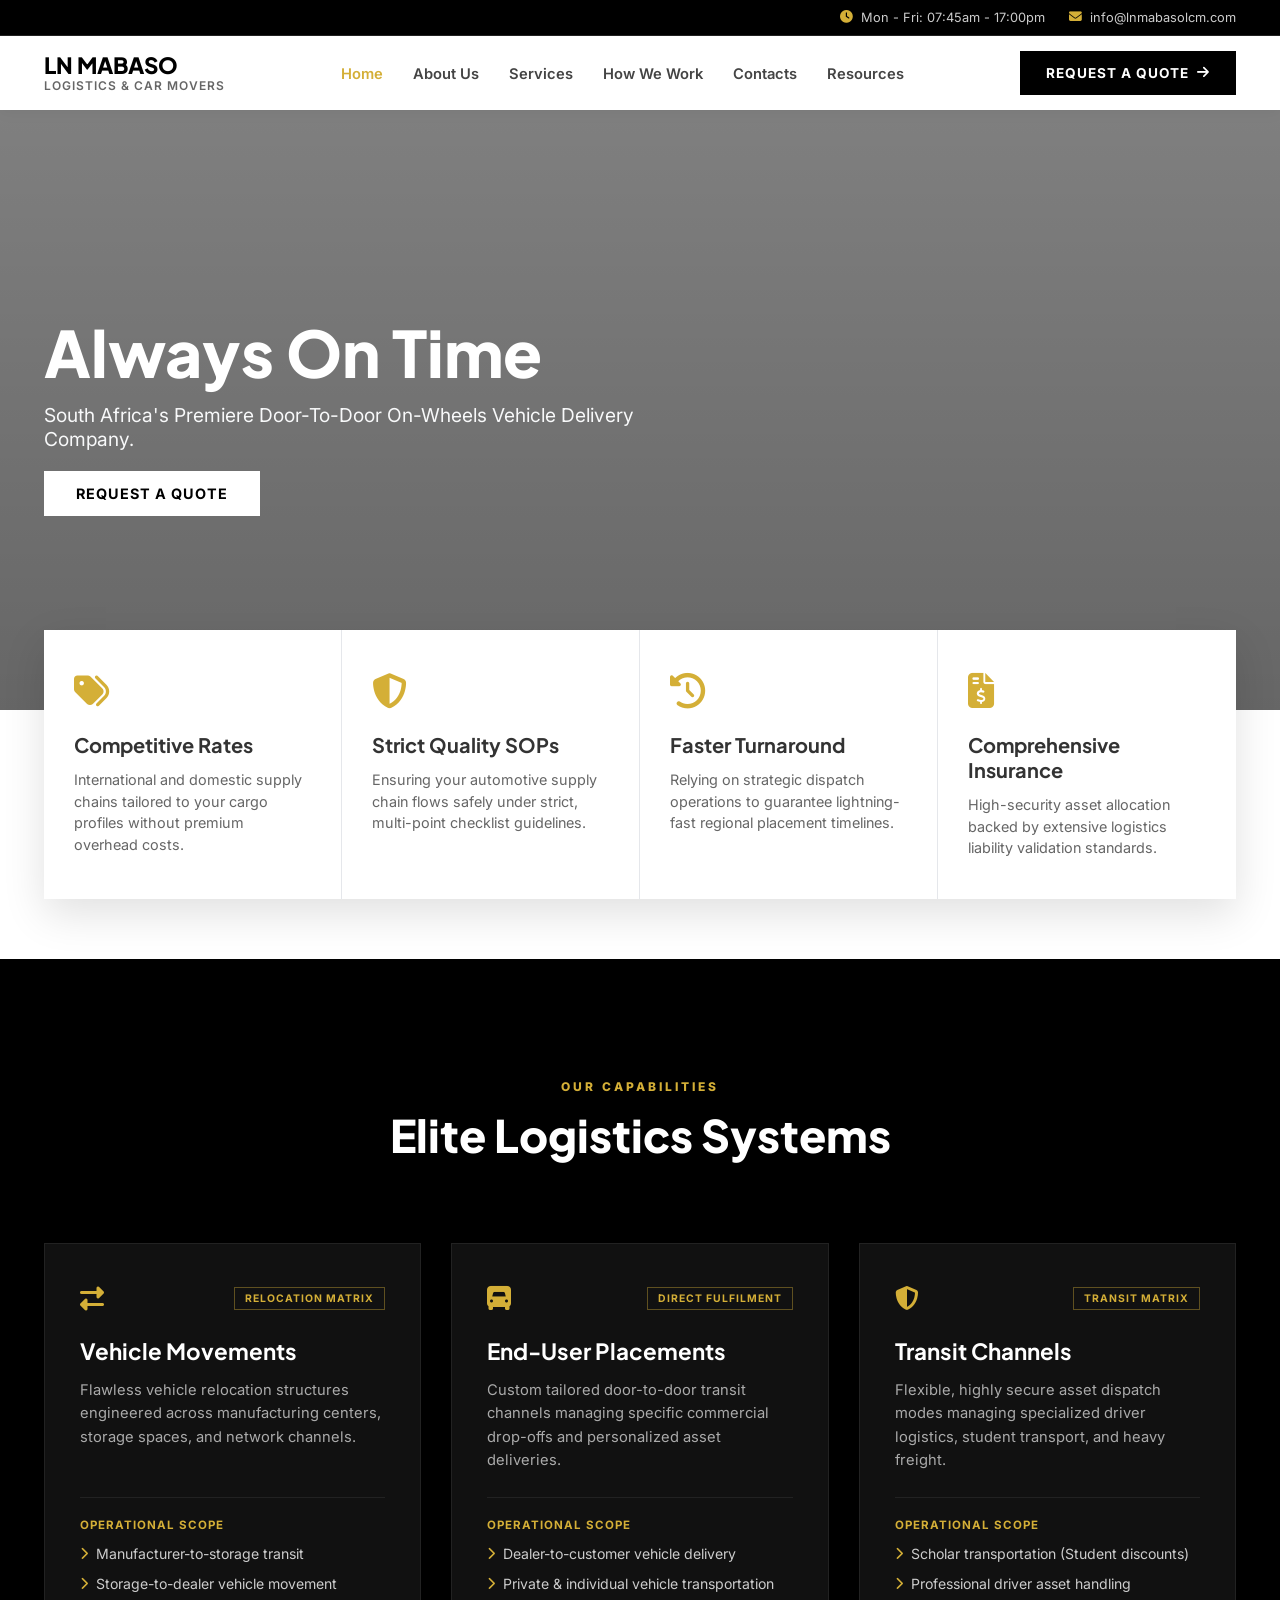
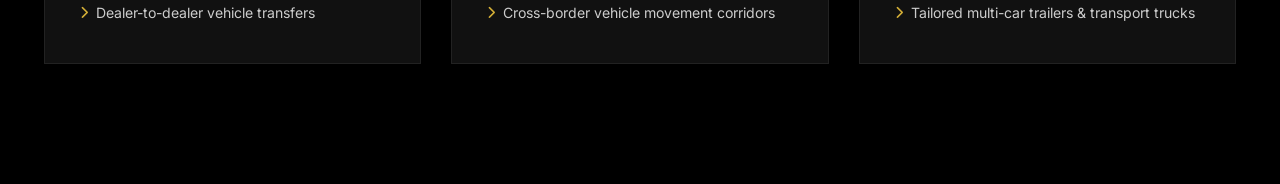
==== index.html @ 71780b06 "first draft" ====
<!DOCTYPE html>
<html lang="en">
<head>
    <meta charset="UTF-8">
    <meta name="viewport" content="width=device-width, initial-scale=1.0">
    <title>LN Mabaso Logistics & Car Movers</title>
    <link rel="preconnect" href="https://fonts.googleapis.com">
    <link rel="preconnect" href="https://fonts.gstatic.com" crossorigin>
    <link href="https://fonts.googleapis.com/css2?family=Inter:wght@400;500;600;700&family=Plus+Jakarta+Sans:wght@700;800&display=swap" rel="stylesheet">
    <link rel="stylesheet" href="https://cdnjs.cloudflare.com/ajax/libs/font-awesome/6.4.0/css/all.min.css">
    <link rel="stylesheet" href="style.css">
</head>
<body>

    <div class="top-bar">
        <div class="container">
            <div class="top-bar-flex">
                <div class="top-bar-item"><i class="fas fa-clock"></i> Mon - Fri: 07:45am - 17:00pm</div>
                <div class="top-bar-item"><i class="fas fa-envelope"></i> info@lnmabasolcm.com</div>
            </div>
        </div>
    </div>

    <header class="main-header">
        <div class="container">
            <div class="header-flex">
                <a href="index.html" class="logo-block" style="text-decoration: none;">
                    <div>
                        <div class="logo-title">LN MABASO</div>
                        <div class="logo-sub">Logistics & Car Movers</div>
                    </div>
                </a>
                
                <nav>
                    <ul class="nav-menu">
                        <li><a href="index.html" class="nav-link active">Home</a></li>
                        <li><a href="about.html" class="nav-link">About Us</a></li>
                        <li><a href="services.html" class="nav-link">Services</a></li>
                        <li><a href="process.html" class="nav-link">How We Work</a></li>
                        <li><a href="contacts.html" class="nav-link">Contacts</a></li>
                        <li><a href="resources.html" class="nav-link">Resources</a></li>
                    </ul>
                </nav>

                <a href="quote.html" class="btn-header-quote">Request A Quote <i class="fas fa-arrow-right"></i></a>
            </div>
        </div>
    </header>

    <section class="hero-slider-viewport">
        <div class="container">
            <div class="hero-text-panel">
                <h1 class="hero-title">Always On Time</h1>
                <p class="hero-desc">South Africa's Premiere Door-To-Door On-Wheels Vehicle Delivery Company.</p>
                <a href="quote.html" class="btn-hero">Request A Quote</a>
            </div>
        </div>
    </section>

    <section class="overlapping-cards-section">
        <div class="container">
            <div class="overlap-grid">
                
                <div class="overlap-card">
                    <div class="overlap-icon"><i class="fas fa-tags"></i></div>
                    <h3>Competitive Rates</h3>
                    <p>International and domestic supply chains tailored to your cargo profiles without premium overhead costs.</p>
                </div>

                <div class="overlap-card">
                    <div class="overlap-icon"><i class="fas fa-shield-alt"></i></div>
                    <h3>Strict Quality SOPs</h3>
                    <p>Ensuring your automotive supply chain flows safely under strict, multi-point checklist guidelines.</p>
                </div>

                <div class="overlap-card">
                    <div class="overlap-icon"><i class="fas fa-history"></i></div>
                    <h3>Faster Turnaround</h3>
                    <p>Relying on strategic dispatch operations to guarantee lightning-fast regional placement timelines.</p>
                </div>

                <div class="overlap-card">
                    <div class="overlap-icon"><i class="fas fa-file-invoice-dollar"></i></div>
                    <h3>Comprehensive Insurance</h3>
                    <p>High-security asset allocation backed by extensive logistics liability validation standards.</p>
                </div>

            </div>
        </div>
    </section>

    <section class="dark-content-section">
        <div class="container">
            
            <div class="section-head-centered">
                <span class="tagline-accent">OUR CAPABILITIES</span>
                <h2 class="main-section-title">Elite Logistics Systems</h2>
            </div>

            <div class="capabilities-grid">
                
                <div class="capability-card">
                    <div class="cap-header">
                        <div class="cap-icon"><i class="fas fa-exchange-alt"></i></div>
                        <span class="cap-badge">Relocation Matrix</span>
                    </div>
                    <div>
                        <h3 class="cap-title">Vehicle Movements</h3>
                        <p class="cap-desc">Flawless vehicle relocation structures engineered across manufacturing centers, storage spaces, and network channels.</p>
                    </div>
                    
                    <div class="framework-box">
                        <span class="framework-label">Operational Scope</span>
                        <ul class="framework-list">
                            <li><i class="fas fa-chevron-right"></i> Manufacturer-to-storage transit</li>
                            <li><i class="fas fa-chevron-right"></i> Storage-to-dealer vehicle movement</li>
                            <li><i class="fas fa-chevron-right"></i> Dealer-to-dealer vehicle transfers</li>
                        </ul>
                    </div>
                </div>

                <div class="capability-card">
                    <div class="cap-header">
                        <div class="cap-icon"><i class="fas fa-truck-front"></i></div>
                        <span class="cap-badge">Direct Fulfilment</span>
                    </div>
                    <div>
                        <h3 class="cap-title">End-User Placements</h3>
                        <p class="cap-desc">Custom tailored door-to-door transit channels managing specific commercial drop-offs and personalized asset deliveries.</p>
                    </div>
                    
                    <div class="framework-box">
                        <span class="framework-label">Operational Scope</span>
                        <ul class="framework-list">
                            <li><i class="fas fa-chevron-right"></i> Dealer-to-customer vehicle delivery</li>
                            <li><i class="fas fa-chevron-right"></i> Private & individual vehicle transportation</li>
                            <li><i class="fas fa-chevron-right"></i> Cross-border vehicle movement corridors</li>
                        </ul>
                    </div>
                </div>

                <div class="capability-card">
                    <div class="cap-header">
                        <div class="cap-icon"><i class="fas fa-shield-halved"></i></div>
                        <span class="cap-badge">Transit Matrix</span>
                    </div>
                    <div>
                        <h3 class="cap-title">Transit Channels</h3>
                        <p class="cap-desc">Flexible, highly secure asset dispatch modes managing specialized driver logistics, student transport, and heavy freight.</p>
                    </div>
                    
                    <div class="framework-box">
                        <span class="framework-label">Operational Scope</span>
                        <ul class="framework-list">
                            <li><i class="fas fa-chevron-right"></i> Scholar transportation (Student discounts)</li>
                            <li><i class="fas fa-chevron-right"></i> Professional driver asset handling</li>
                            <li><i class="fas fa-chevron-right"></i> Tailored multi-car trailers & transport trucks</li>
                        </ul>
                    </div>
                </div>

            </div>

        </div>
    </section>

</body>
</html>
---- style.css ----
/* ==========================================================================
   LN MABASO MASTER DESIGN SYSTEM (RED DOT GROUP STRUCTURAL LAYOUT)
   ========================================================================== */
:root {
    --cls-black: #000000;
    --cls-dark: #111111;
    --cls-white: #ffffff;
    --cls-light-gray: #f8f9fa;
    --cls-gold: #d4af37;
    --cls-gold-hover: #b89321;
    --cls-border: #e5e7eb;
    
    --font-heading: 'Plus Jakarta Sans', 'Inter', sans-serif;
    --font-body: 'Inter', sans-serif;
    --transition-fast: all 0.3s cubic-bezier(0.25, 0.8, 0.25, 1);
}

* {
    box-sizing: border-box;
    margin: 0;
    padding: 0;
}

body {
    font-family: var(--font-body);
    background-color: var(--cls-white);
    color: #333333;
    -webkit-font-smoothing: antialiased;
}

.container {
    width: 100%;
    max-width: 1240px;
    margin: 0 auto;
    padding: 0 24px;
}

/* ==========================================================================
   01. NAVIGATION NAVIGATION & TOP BANNER (CLEAN WHITE/BLACK)
   ========================================================================== */
.top-bar {
    background-color: var(--cls-black);
    color: var(--cls-white);
    font-size: 0.8rem;
    padding: 10px 0;
    border-bottom: 1px solid #222222;
}

.top-bar-flex {
    display: flex;
    justify-content: flex-end;
    gap: 24px;
}

.top-bar-item {
    display: flex;
    align-items: center;
    gap: 8px;
    color: #cccccc;
}

.top-bar-item i {
    color: var(--cls-gold);
}

.main-header {
    background-color: var(--cls-white);
    padding: 15px 0;
    position: sticky;
    top: 0;
    z-index: 1000;
    box-shadow: 0 2px 15px rgba(0,0,0,0.05);
}

.header-flex {
    display: flex;
    justify-content: space-between;
    align-items: center;
}

.logo-block {
    display: flex;
    align-items: center;
    gap: 12px;
}

.logo-title {
    font-family: var(--font-heading);
    font-size: 1.4rem;
    font-weight: 800;
    color: var(--cls-black);
    line-height: 1.1;
}

.logo-sub {
    font-size: 0.75rem;
    font-weight: 600;
    letter-spacing: 1px;
    color: #666666;
    text-transform: uppercase;
}

.nav-menu {
    display: flex;
    align-items: center;
    gap: 30px;
    list-style: none;
}

.nav-link {
    text-decoration: none;
    color: #444444;
    font-size: 0.92rem;
    font-weight: 600;
    transition: var(--transition-fast);
}

.nav-link:hover, .nav-link.active {
    color: var(--cls-gold);
}

.btn-header-quote {
    background-color: var(--cls-black);
    color: var(--cls-white);
    border: 2px solid var(--cls-black);
    padding: 12px 24px;
    font-size: 0.85rem;
    font-weight: 700;
    text-transform: uppercase;
    letter-spacing: 1px;
    text-decoration: none;
    display: inline-flex;
    align-items: center;
    gap: 8px;
    transition: var(--transition-fast);
}

.btn-header-quote:hover {
    background-color: var(--cls-gold);
    border-color: var(--cls-gold);
}

/* ==========================================================================
   02. SLIDER HERO & OVERLAPPING FEATURE CARDS
   ========================================================================== */
.hero-slider-viewport {
    position: relative;
    height: 600px;
    background: linear-gradient(rgba(0, 0, 0, 0.5), rgba(0, 0, 0, 0.6)), url('https://images.unsplash.com/photo-1601584115197-04ecc0da31d7?q=80&w=1600') center/cover no-repeat;
    display: flex;
    align-items: center;
}

.hero-text-panel {
    max-width: 650px;
    color: var(--cls-white);
}

.hero-title {
    font-family: var(--font-heading);
    font-size: 4rem;
    font-weight: 800;
    line-height: 1.1;
    margin-bottom: 16px;
}

.hero-desc {
    font-size: 1.2rem;
    color: var(--cls-light-gray);
    margin-bottom: 32px;
}

.btn-hero {
    background-color: var(--cls-white);
    color: var(--cls-black);
    padding: 14px 32px;
    font-size: 0.9rem;
    font-weight: 700;
    text-transform: uppercase;
    letter-spacing: 1px;
    text-decoration: none;
    transition: var(--transition-fast);
}

.btn-hero:hover {
    background-color: var(--cls-gold);
    color: var(--cls-white);
}

/* Overlapping Card Element Layout (Red Dot Blueprint) */
.overlapping-cards-section {
    position: relative;
    z-index: 10;
    margin-top: -80px; 
    padding-bottom: 60px;
}

.overlap-grid {
    display: grid;
    grid-template-columns: repeat(auto-fit, minmax(260px, 1fr));
    box-shadow: 0 15px 40px rgba(0, 0, 0, 0.12);
}

.overlap-card {
    background-color: var(--cls-white);
    border-right: 1px solid var(--cls-border);
    padding: 40px 30px;
    text-align: left;
    transition: var(--transition-fast);
}

.overlap-card:last-child {
    border-right: none;
}

.overlap-card:hover {
    background-color: var(--cls-black);
    color: var(--cls-white);
    transform: translateY(-5px);
}

.overlap-icon {
    font-size: 2.2rem;
    color: var(--cls-gold);
    margin-bottom: 20px;
}

.overlap-card h3 {
    font-family: var(--font-heading);
    font-size: 1.25rem;
    font-weight: 700;
    margin-bottom: 12px;
}

.overlap-card p {
    font-size: 0.9rem;
    color: #666666;
    line-height: 1.5;
}

.overlap-card:hover p {
    color: #cccccc;
}

/* ==========================================================================
   03. HIGH-CONTRAST SOLID BLACK SERVICES ARCHITECTURE
   ========================================================================== */
.dark-content-section {
    background-color: var(--cls-black);
    color: var(--cls-white);
    padding: 120px 0;
}

.section-head-centered {
    text-align: center;
    max-width: 700px;
    margin: 0 auto 80px auto;
}

.tagline-accent {
    font-size: 0.75rem;
    font-weight: 800;
    color: var(--cls-gold);
    text-transform: uppercase;
    letter-spacing: 3px;
    display: block;
    margin-bottom: 12px;
}

.main-section-title {
    font-family: var(--font-heading);
    font-size: 2.8rem;
    font-weight: 800;
    margin-bottom: 20px;
}

.capabilities-grid {
    display: grid;
    grid-template-columns: repeat(auto-fit, minmax(320px, 1fr));
    gap: 30px;
}

.capability-card {
    background-color: var(--cls-dark);
    border: 1px solid #222222;
    padding: 40px 35px;
    transition: var(--transition-fast);
    display: flex;
    flex-direction: column;
    justify-content: space-between;
}

.capability-card:hover {
    border-color: var(--cls-gold);
    transform: translateY(-4px);
}

.cap-header {
    display: flex;
    justify-content: space-between;
    align-items: center;
    margin-bottom: 24px;
}

.cap-icon {
    font-size: 1.5rem;
    color: var(--cls-gold);
}

.cap-badge {
    font-size: 0.65rem;
    font-weight: 700;
    text-transform: uppercase;
    letter-spacing: 1px;
    border: 1px solid rgba(212, 175, 55, 0.4);
    padding: 4px 10px;
    color: var(--cls-gold);
}

.cap-title {
    font-family: var(--font-heading);
    font-size: 1.4rem;
    font-weight: 700;
    margin-bottom: 14px;
}

.cap-desc {
    font-size: 0.92rem;
    color: #aaaaaa;
    line-height: 1.6;
    margin-bottom: 24px;
}

.framework-box {
    border-top: 1px solid #222222;
    padding-top: 20px;
    margin-top: auto;
}

.framework-label {
    font-size: 0.72rem;
    font-weight: 700;
    text-transform: uppercase;
    color: var(--cls-gold);
    letter-spacing: 1px;
    margin-bottom: 12px;
    display: block;
}

.framework-list {
    list-style: none;
    display: flex;
    flex-direction: column;
    gap: 10px;
}

.framework-list li {
    font-size: 0.88rem;
    color: #cccccc;
    display: flex;
    align-items: flex-start;
    gap: 8px;
    line-height: 1.4;
}

.framework-list li i {
    color: var(--cls-gold);
    font-size: 0.8rem;
    margin-top: 4px;
}

/* ==========================================================================
   04. LIGHT OPTIMIZATION OVERRIDES FOR KNOWLEDGE HUB & ARTICLES
   ========================================================================== */
body, 
main[style*="background-color: var(--bg-light);"] {
    background-color: var(--cls-white) !important;
    color: #333333 !important;
}

/* Keeps headers clean on light background contexts */
main[style*="background-color: var(--bg-light);"] .main-section-title {
    color: var(--cls-black) !important;
}

/* Refined Light Mode Theme Rules for Resource & Article Cards */
.article-card {
    background: var(--cls-white) !important;
    border: 1px solid var(--cls-border) !important;
}

.article-card h3 {
    color: var(--cls-black) !important;
}

.article-card p {
    color: #555555 !important;
}

.card-asset-footer {
    background: var(--cls-light-gray) !important;
    border: 1px solid var(--cls-border) !important;
}

.card-asset-footer span {
    color: #666666 !important;
}

/* Crisp layout alignment for FAQ components on light backgrounds */
.faq-sidebar {
    background: var(--cls-light-gray) !important;
    border: 1px solid var(--cls-border) !important;
}

.faq-sidebar h2, 
.faq-sidebar .faq-question {
    color: var(--cls-black) !important;
}

.faq-sidebar p {
    color: #666666 !important;
}

/* Responsive Overrides */
@media(max-width: 992px) {
    .hero-title { font-size: 2.8rem; }
    .overlap-grid { grid-template-columns: 1fr 1fr; }
    .main-header { padding: 20px 0; }
    .nav-menu, .top-bar { display: none; }
}

@media(max-width: 576px) {
    .overlap-grid { grid-template-columns: 1fr; }
}
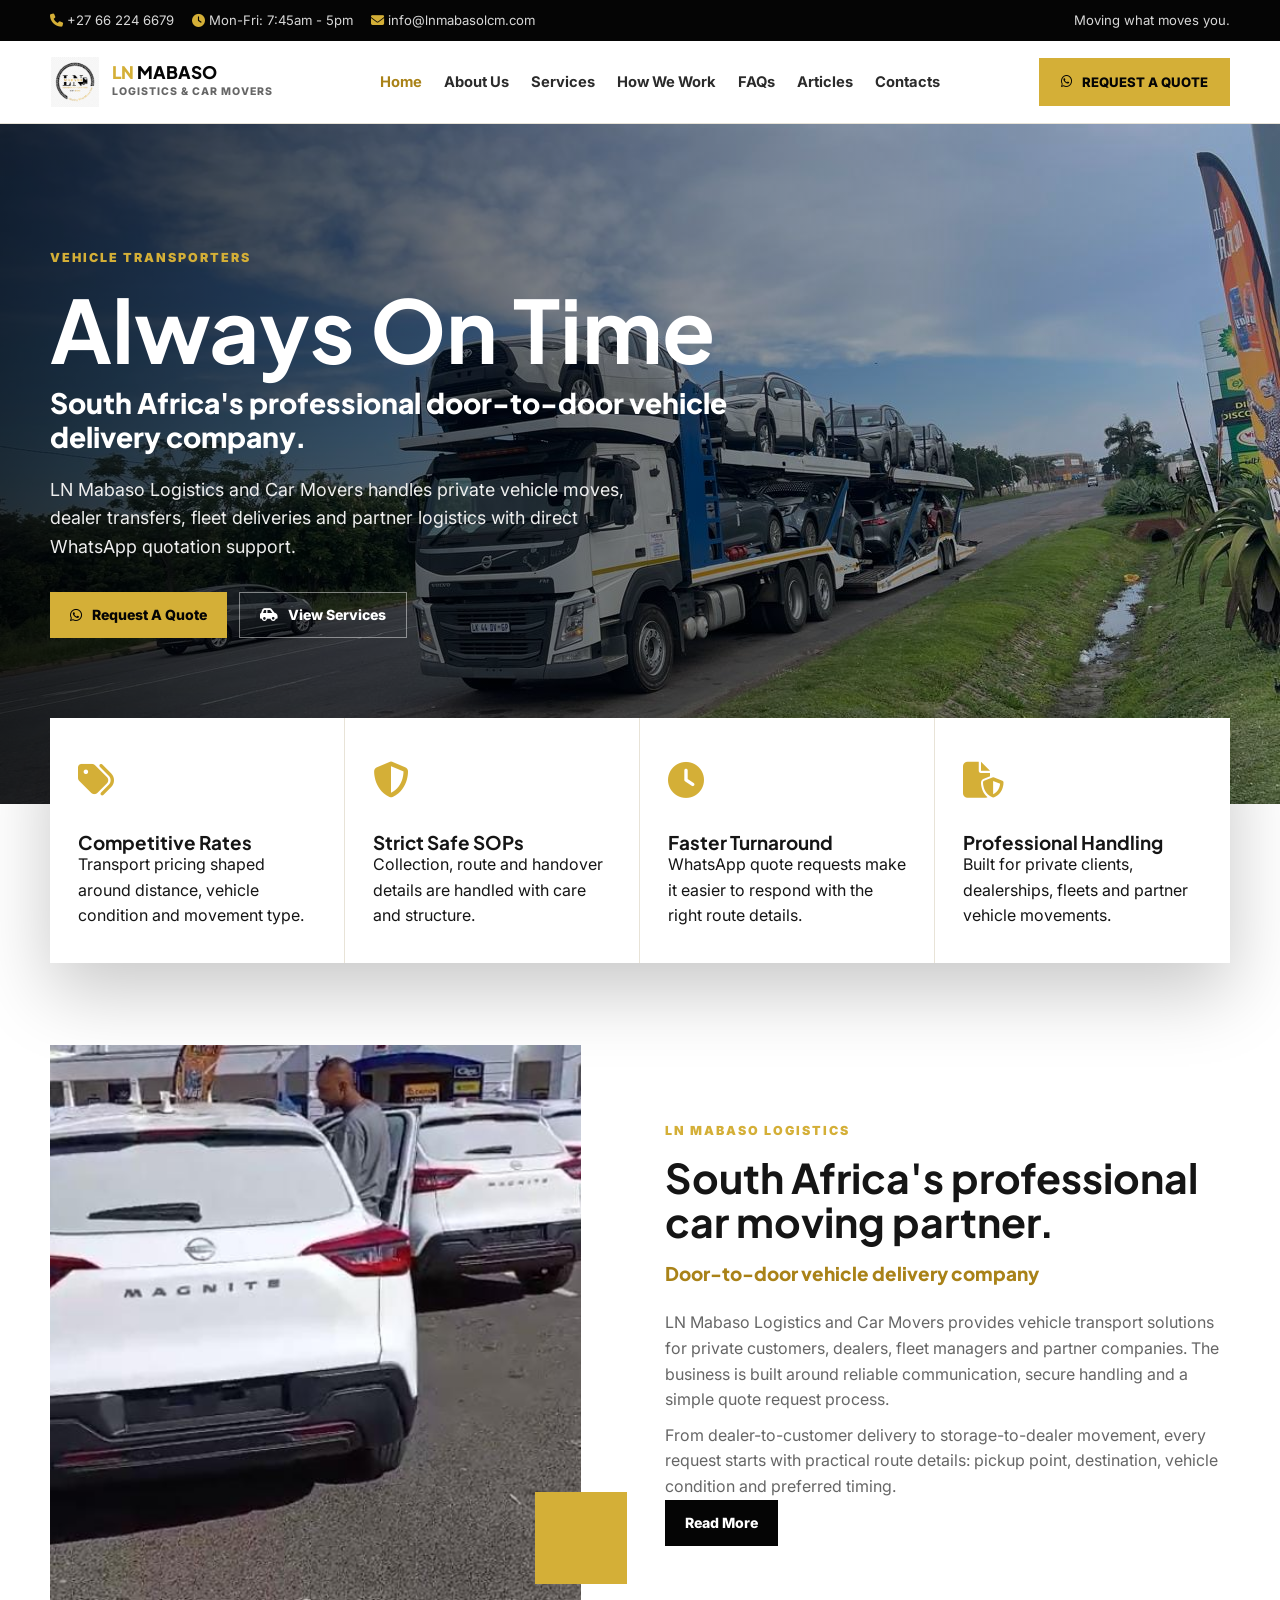
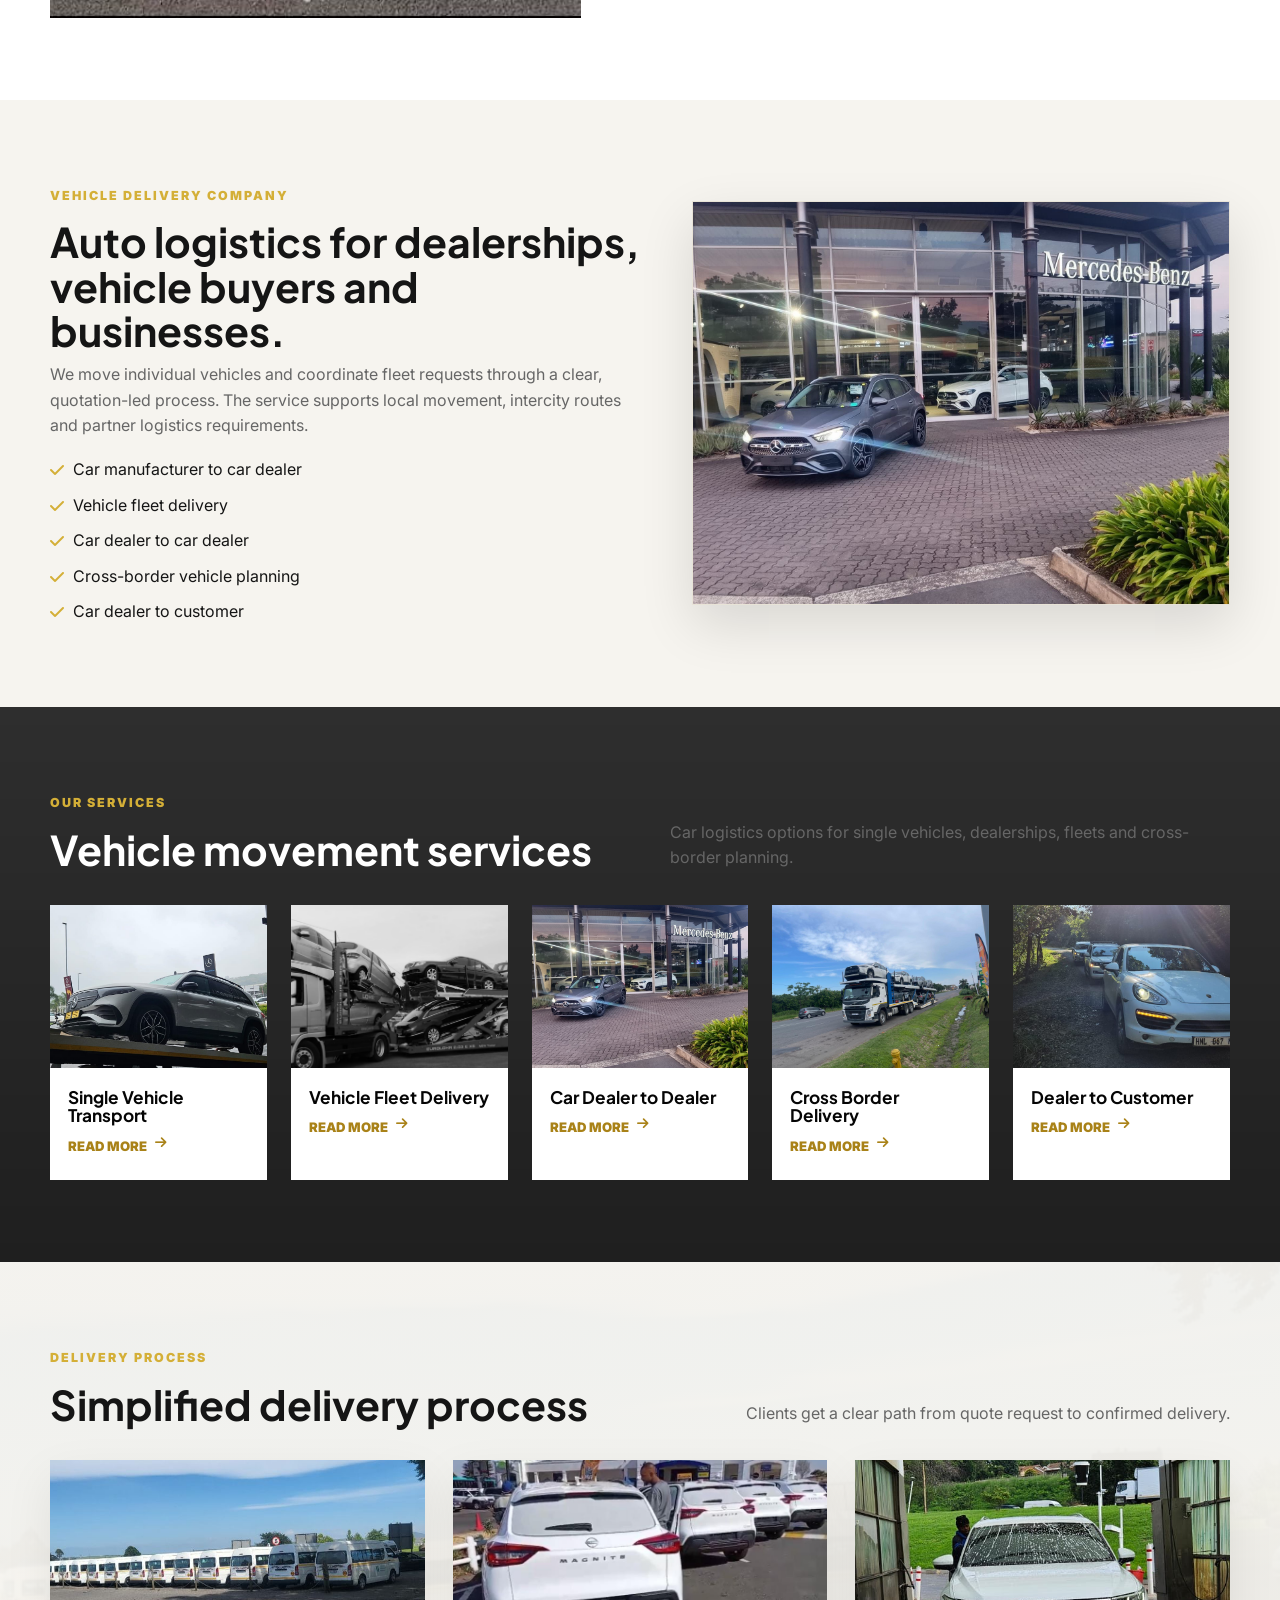
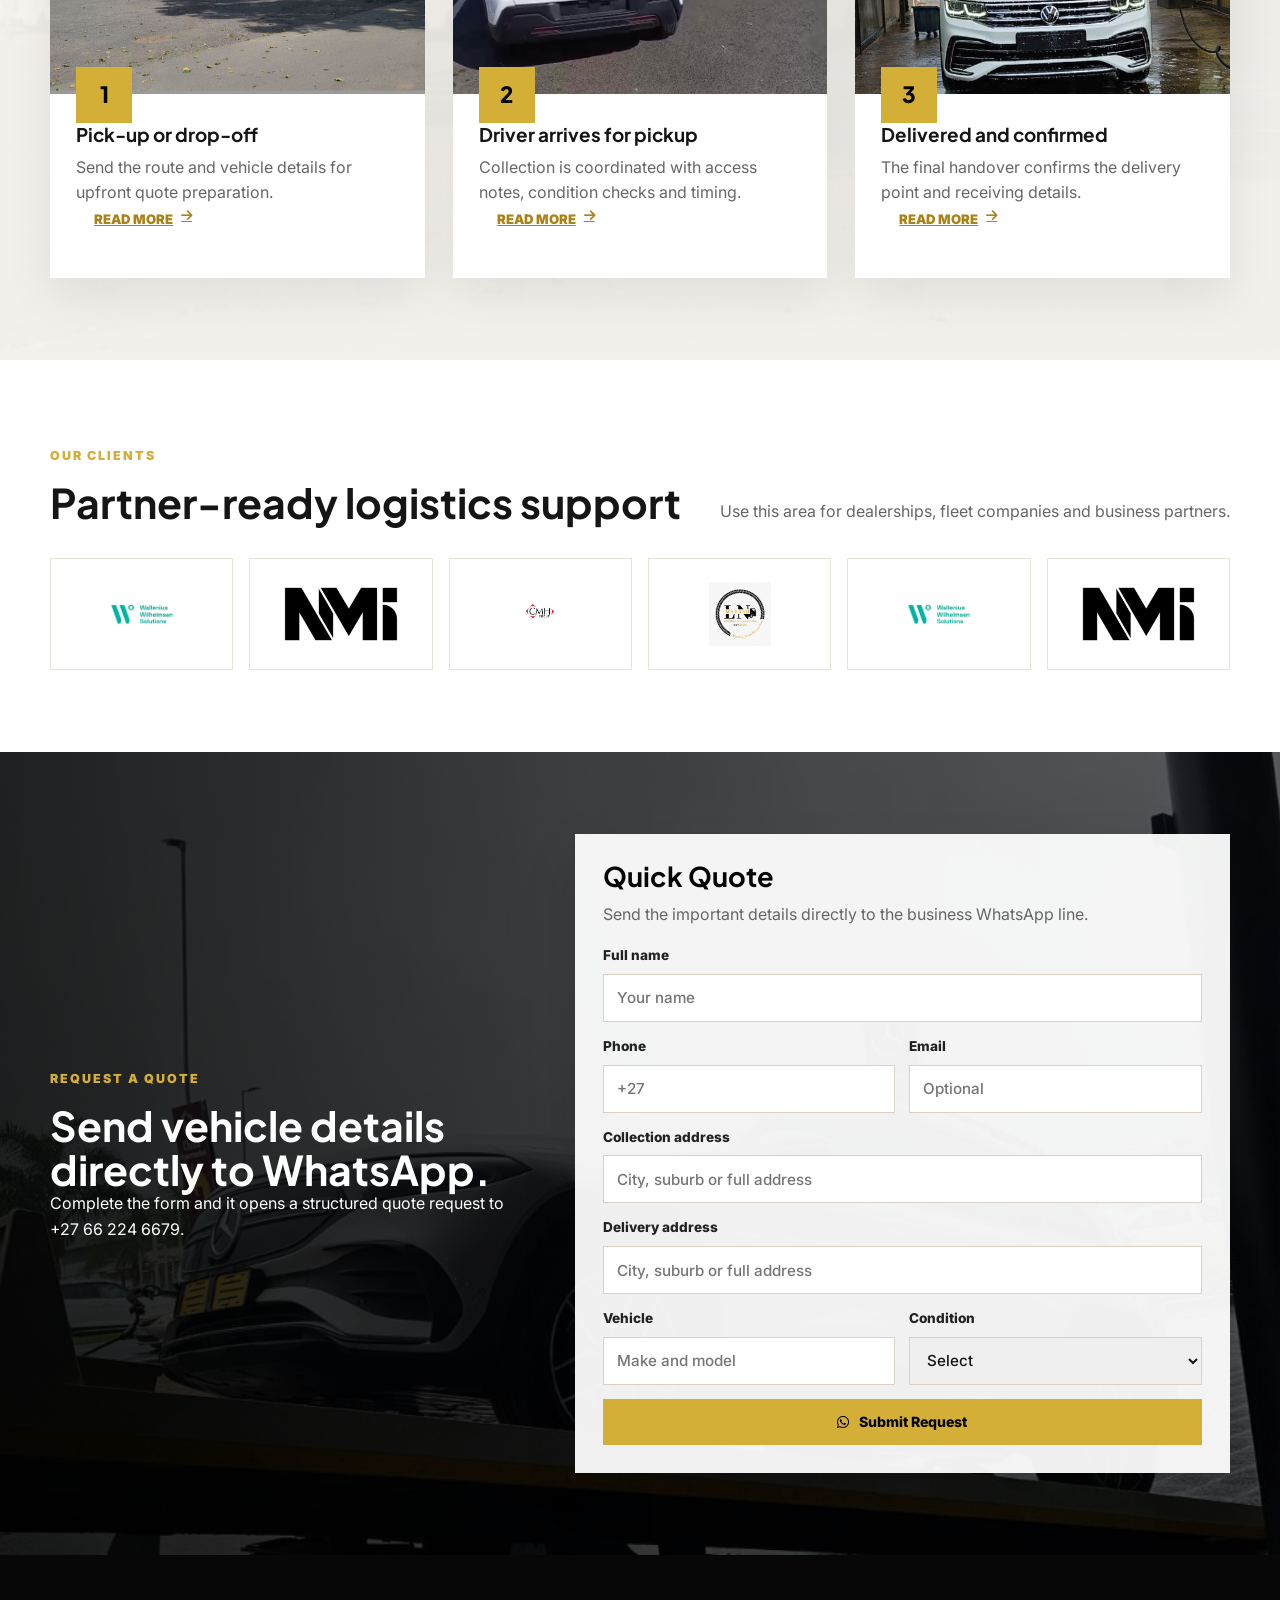
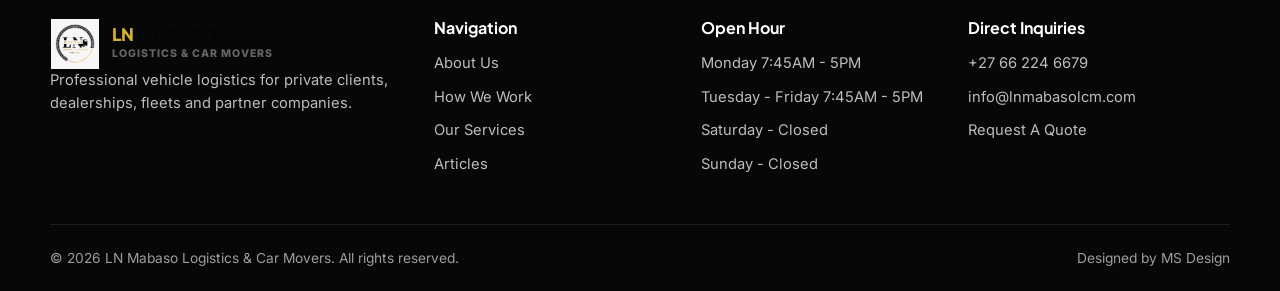
==== commit 755acf40: "Second draft" ====
--- a/index.html
+++ b/index.html
@@ -3,166 +3,302 @@
 <head>
     <meta charset="UTF-8">
     <meta name="viewport" content="width=device-width, initial-scale=1.0">
-    <title>LN Mabaso Logistics & Car Movers</title>
+    <title>LN Mabaso Logistics & Car Movers | Vehicle Transport South Africa</title>
+    <meta name="description" content="LN Mabaso Logistics and Car Movers provides professional vehicle transport, dealership transfer and door-to-door car moving services in South Africa.">
     <link rel="preconnect" href="https://fonts.googleapis.com">
     <link rel="preconnect" href="https://fonts.gstatic.com" crossorigin>
-    <link href="https://fonts.googleapis.com/css2?family=Inter:wght@400;500;600;700&family=Plus+Jakarta+Sans:wght@700;800&display=swap" rel="stylesheet">
-    <link rel="stylesheet" href="https://cdnjs.cloudflare.com/ajax/libs/font-awesome/6.4.0/css/all.min.css">
+    <link href="https://fonts.googleapis.com/css2?family=Inter:wght@400;500;600;700;800;900&family=Plus+Jakarta+Sans:wght@700;800&display=swap" rel="stylesheet">
+    <link rel="stylesheet" href="https://cdnjs.cloudflare.com/ajax/libs/font-awesome/6.5.1/css/all.min.css">
     <link rel="stylesheet" href="style.css">
 </head>
 <body>
-
     <div class="top-bar">
         <div class="container">
-            <div class="top-bar-flex">
-                <div class="top-bar-item"><i class="fas fa-clock"></i> Mon - Fri: 07:45am - 17:00pm</div>
-                <div class="top-bar-item"><i class="fas fa-envelope"></i> info@lnmabasolcm.com</div>
-            </div>
+            <ul class="top-list">
+                <li><i class="fa-solid fa-phone gold"></i> +27 66 224 6679</li>
+                <li><i class="fa-solid fa-clock gold"></i> Mon-Fri: 7:45am - 5pm</li>
+                <li><i class="fa-solid fa-envelope gold"></i> info@lnmabasolcm.com</li>
+            </ul>
+            <span>Moving what moves you.</span>
         </div>
     </div>
 
-    <header class="main-header">
-        <div class="container">
-            <div class="header-flex">
-                <a href="index.html" class="logo-block" style="text-decoration: none;">
-                    <div>
-                        <div class="logo-title">LN MABASO</div>
-                        <div class="logo-sub">Logistics & Car Movers</div>
-                    </div>
-                </a>
-                
-                <nav>
-                    <ul class="nav-menu">
-                        <li><a href="index.html" class="nav-link active">Home</a></li>
-                        <li><a href="about.html" class="nav-link">About Us</a></li>
-                        <li><a href="services.html" class="nav-link">Services</a></li>
-                        <li><a href="process.html" class="nav-link">How We Work</a></li>
-                        <li><a href="contacts.html" class="nav-link">Contacts</a></li>
-                        <li><a href="resources.html" class="nav-link">Resources</a></li>
-                    </ul>
-                </nav>
-
-                <a href="quote.html" class="btn-header-quote">Request A Quote <i class="fas fa-arrow-right"></i></a>
-            </div>
+    <header class="site-header">
+        <div class="container header-inner">
+            <a class="brand" href="index.html">
+                <img src="images/log1.png" alt="LN Mabaso Logistics and Car Movers logo">
+                <span>
+                    <span class="brand-name"><span class="gold">LN</span> Mabaso</span>
+                    <span class="brand-sub">Logistics & Car Movers</span>
+                </span>
+            </a>
+            <nav aria-label="Main navigation">
+                <ul class="nav-menu" data-nav-menu>
+                    <li><a class="nav-link active" href="index.html">Home</a></li>
+                    <li><a class="nav-link" href="about.html">About Us</a></li>
+                    <li><a class="nav-link" href="services.html">Services</a></li>
+                    <li><a class="nav-link" href="process.html">How We Work</a></li>
+                    <li><a class="nav-link" href="resources.html">FAQs</a></li>
+                    <li><a class="nav-link" href="articles.html">Articles</a></li>
+                    <li><a class="nav-link" href="contacts.html">Contacts</a></li>
+                </ul>
+            </nav>
+            <a class="btn btn-header header-cta" href="quote.html"><i class="fa-brands fa-whatsapp"></i> Request A Quote</a>
+            <button class="mobile-toggle" type="button" aria-label="Open menu" aria-expanded="false" data-nav-toggle><i class="fa-solid fa-bars"></i></button>
         </div>
     </header>
 
-    <section class="hero-slider-viewport">
-        <div class="container">
-            <div class="hero-text-panel">
-                <h1 class="hero-title">Always On Time</h1>
-                <p class="hero-desc">South Africa's Premiere Door-To-Door On-Wheels Vehicle Delivery Company.</p>
-                <a href="quote.html" class="btn-hero">Request A Quote</a>
+    <main>
+        <section class="hero">
+            <div class="container">
+                <span class="eyebrow">Vehicle transporters</span>
+                <h1>Always On Time</h1>
+                <span class="hero-kicker">South Africa's professional door-to-door vehicle delivery company.</span>
+                <p>LN Mabaso Logistics and Car Movers handles private vehicle moves, dealer transfers, fleet deliveries and partner logistics with direct WhatsApp quotation support.</p>
+                <div class="hero-actions">
+                    <a class="btn btn-gold" href="quote.html"><i class="fa-brands fa-whatsapp"></i> Request A Quote</a>
+                    <a class="btn btn-outline" href="services.html"><i class="fa-solid fa-car-side"></i> View Services</a>
+                </div>
+            </div>
+        </section>
+
+        <section class="red-dot-overlap">
+            <div class="container benefit-strip">
+                <div class="benefit-tile">
+                    <span class="benefit-icon"><i class="fa-solid fa-tags"></i></span>
+                    <h3>Competitive Rates</h3>
+                    <p>Transport pricing shaped around distance, vehicle condition and movement type.</p>
+                </div>
+                <div class="benefit-tile">
+                    <span class="benefit-icon"><i class="fa-solid fa-shield-halved"></i></span>
+                    <h3>Strict Safe SOPs</h3>
+                    <p>Collection, route and handover details are handled with care and structure.</p>
+                </div>
+                <div class="benefit-tile">
+                    <span class="benefit-icon"><i class="fa-solid fa-clock"></i></span>
+                    <h3>Faster Turnaround</h3>
+                    <p>WhatsApp quote requests make it easier to respond with the right route details.</p>
+                </div>
+                <div class="benefit-tile">
+                    <span class="benefit-icon"><i class="fa-solid fa-file-shield"></i></span>
+                    <h3>Professional Handling</h3>
+                    <p>Built for private clients, dealerships, fleets and partner vehicle movements.</p>
+                </div>
+            </div>
+        </section>
+
+        <section class="section">
+            <div class="container about-red-dot">
+                <div class="about-image-panel" aria-label="Vehicle logistics fleet"></div>
+                <div class="about-copy-panel">
+                    <span class="eyebrow">LN Mabaso Logistics</span>
+                    <h2>South Africa's professional car moving partner.</h2>
+                    <span class="subhead-line">Door-to-door vehicle delivery company</span>
+                    <p class="muted">LN Mabaso Logistics and Car Movers provides vehicle transport solutions for private customers, dealers, fleet managers and partner companies. The business is built around reliable communication, secure handling and a simple quote request process.</p>
+                    <p class="muted">From dealer-to-customer delivery to storage-to-dealer movement, every request starts with practical route details: pickup point, destination, vehicle condition and preferred timing.</p>
+                    <a class="btn btn-dark" href="about.html">Read More</a>
+                </div>
+            </div>
+        </section>
+
+        <section class="section section-soft">
+            <div class="container split-grid">
+                <div>
+                    <span class="eyebrow">Vehicle delivery company</span>
+                    <h2>Auto logistics for dealerships, vehicle buyers and businesses.</h2>
+                    <p class="muted">We move individual vehicles and coordinate fleet requests through a clear, quotation-led process. The service supports local movement, intercity routes and partner logistics requirements.</p>
+                    <ul class="check-list">
+                        <li><i class="fa-solid fa-check"></i> Car manufacturer to car dealer</li>
+                        <li><i class="fa-solid fa-check"></i> Vehicle fleet delivery</li>
+                        <li><i class="fa-solid fa-check"></i> Car dealer to car dealer</li>
+                        <li><i class="fa-solid fa-check"></i> Cross-border vehicle planning</li>
+                        <li><i class="fa-solid fa-check"></i> Car dealer to customer</li>
+                    </ul>
+                </div>
+                <div class="visual-frame">
+                    <img src="images/storage to dealer.jpeg" alt="Vehicle storage to dealer logistics">
+                </div>
+            </div>
+        </section>
+
+        <section class="section service-showcase">
+            <div class="container">
+                <div class="section-head">
+                    <div>
+                        <span class="eyebrow">Our services</span>
+                        <h2>Vehicle movement services</h2>
+                    </div>
+                    <p>Car logistics options for single vehicles, dealerships, fleets and cross-border planning.</p>
+                </div>
+                <div class="rd-service-grid">
+                    <a class="rd-service-card" href="services.html">
+                        <img src="images/flatbed.jpeg" alt="Flatbed vehicle transport">
+                        <h3>Single Vehicle Transport</h3>
+                        <span class="read-more">Read More <i class="fa-solid fa-arrow-right"></i></span>
+                    </a>
+                    <a class="rd-service-card" href="services.html">
+                        <img src="images/carrier.png" alt="Car carrier fleet delivery">
+                        <h3>Vehicle Fleet Delivery</h3>
+                        <span class="read-more">Read More <i class="fa-solid fa-arrow-right"></i></span>
+                    </a>
+                    <a class="rd-service-card" href="services.html">
+                        <img src="images/storage to dealer.jpeg" alt="Dealer vehicle transfer">
+                        <h3>Car Dealer to Dealer</h3>
+                        <span class="read-more">Read More <i class="fa-solid fa-arrow-right"></i></span>
+                    </a>
+                    <a class="rd-service-card" href="services.html">
+                        <img src="images/truck.jpeg" alt="Cross border vehicle logistics">
+                        <h3>Cross Border Delivery</h3>
+                        <span class="read-more">Read More <i class="fa-solid fa-arrow-right"></i></span>
+                    </a>
+                    <a class="rd-service-card" href="services.html">
+                        <img src="images/drivin.jpeg" alt="Dealer to customer delivery">
+                        <h3>Dealer to Customer</h3>
+                        <span class="read-more">Read More <i class="fa-solid fa-arrow-right"></i></span>
+                    </a>
+                </div>
+            </div>
+        </section>
+
+        <section class="section process-showcase">
+            <div class="container">
+                <div class="section-head">
+                    <div>
+                        <span class="eyebrow">Delivery process</span>
+                        <h2>Simplified delivery process</h2>
+                    </div>
+                    <p>Clients get a clear path from quote request to confirmed delivery.</p>
+                </div>
+                <div class="rd-process-grid">
+                    <article class="rd-process-card">
+                        <img src="images/taxi.jpeg" alt="Vehicle pickup arrangement">
+                        <span class="rd-number">1</span>
+                        <div class="rd-process-body">
+                            <h3>Pick-up or drop-off</h3>
+                            <p class="muted">Send the route and vehicle details for upfront quote preparation.</p>
+                            <a class="read-more" href="process.html">Read More <i class="fa-solid fa-arrow-right"></i></a>
+                        </div>
+                    </article>
+                    <article class="rd-process-card">
+                        <img src="images/fleet.jpeg" alt="Driver arrives for vehicle pickup">
+                        <span class="rd-number">2</span>
+                        <div class="rd-process-body">
+                            <h3>Driver arrives for pickup</h3>
+                            <p class="muted">Collection is coordinated with access notes, condition checks and timing.</p>
+                            <a class="read-more" href="process.html">Read More <i class="fa-solid fa-arrow-right"></i></a>
+                        </div>
+                    </article>
+                    <article class="rd-process-card">
+                        <img src="images/carwas.jpeg" alt="Vehicle delivery confirmation">
+                        <span class="rd-number">3</span>
+                        <div class="rd-process-body">
+                            <h3>Delivered and confirmed</h3>
+                            <p class="muted">The final handover confirms the delivery point and receiving details.</p>
+                            <a class="read-more" href="process.html">Read More <i class="fa-solid fa-arrow-right"></i></a>
+                        </div>
+                    </article>
+                </div>
+            </div>
+        </section>
+
+        <section class="section">
+            <div class="container">
+                <div class="section-head">
+                    <div>
+                        <span class="eyebrow">Our clients</span>
+                        <h2>Partner-ready logistics support</h2>
+                    </div>
+                    <p>Use this area for dealerships, fleet companies and business partners.</p>
+                </div>
+                <div class="client-strip">
+                    <div class="client-box"><img src="images/partnership1.png" alt="Partner logo"></div>
+                    <div class="client-box"><img src="images/partnership2.png" alt="Partner logo"></div>
+                    <div class="client-box"><img src="images/partnership 3.png" alt="Partner logo"></div>
+                    <div class="client-box"><img src="images/log1.png" alt="LN Mabaso logo"></div>
+                    <div class="client-box"><img src="images/partnership1.png" alt="Partner logo"></div>
+                    <div class="client-box"><img src="images/partnership2.png" alt="Partner logo"></div>
+                </div>
+            </div>
+        </section>
+
+        <section class="section quote-band">
+            <div class="container quote-band-grid">
+                <div>
+                    <span class="eyebrow">Request a quote</span>
+                    <h2>Send vehicle details directly to WhatsApp.</h2>
+                    <p>Complete the form and it opens a structured quote request to +27 66 224 6679.</p>
+                </div>
+                <aside class="quote-panel">
+                    <h2>Quick Quote</h2>
+                    <p class="muted">Send the important details directly to the business WhatsApp line.</p>
+                    <form class="mini-form" data-quote-form>
+                        <label>Full name<input name="name" type="text" required placeholder="Your name"></label>
+                        <div class="form-row">
+                            <label>Phone<input name="phone" type="tel" required placeholder="+27"></label>
+                            <label>Email<input name="email" type="email" placeholder="Optional"></label>
+                        </div>
+                        <label>Collection address<input name="collection" type="text" required placeholder="City, suburb or full address"></label>
+                        <label>Delivery address<input name="delivery" type="text" required placeholder="City, suburb or full address"></label>
+                        <div class="form-row">
+                            <label>Vehicle<input name="vehicle" type="text" placeholder="Make and model"></label>
+                            <label>Condition
+                                <select name="condition">
+                                    <option value="">Select</option>
+                                    <option>Running</option>
+                                    <option>Non-running</option>
+                                    <option>New dealership unit</option>
+                                </select>
+                            </label>
+                        </div>
+                        <input name="service" type="hidden" value="Quick website quote">
+                        <button class="btn btn-gold" type="submit"><i class="fa-brands fa-whatsapp"></i> Submit Request</button>
+                    </form>
+                </aside>
+            </div>
+        </section>
+    </main>
+
+    <footer class="site-footer">
+        <div class="container footer-grid">
+            <div>
+                <a class="brand" href="index.html">
+                    <img src="images/log1.png" alt="LN Mabaso logo">
+                    <span><span class="brand-name"><span class="gold">LN</span> Mabaso</span><span class="brand-sub">Logistics & Car Movers</span></span>
+                </a>
+                <p>Professional vehicle logistics for private clients, dealerships, fleets and partner companies.</p>
+            </div>
+            <div>
+                <h3>Navigation</h3>
+                <ul>
+                    <li><a href="about.html">About Us</a></li>
+                    <li><a href="process.html">How We Work</a></li>
+                    <li><a href="services.html">Our Services</a></li>
+                    <li><a href="articles.html">Articles</a></li>
+                </ul>
+            </div>
+            <div>
+                <h3>Open Hour</h3>
+                <ul>
+                    <li>Monday 7:45AM - 5PM</li>
+                    <li>Tuesday - Friday 7:45AM - 5PM</li>
+                    <li>Saturday - Closed</li>
+                    <li>Sunday - Closed</li>
+                </ul>
+            </div>
+            <div>
+                <h3>Direct Inquiries</h3>
+                <ul>
+                    <li><a href="tel:+27662246679">+27 66 224 6679</a></li>
+                    <li><a href="mailto:info@lnmabasolcm.com">info@lnmabasolcm.com</a></li>
+                    <li><a href="quote.html">Request A Quote</a></li>
+                </ul>
             </div>
         </div>
-    </section>
-
-    <section class="overlapping-cards-section">
-        <div class="container">
-            <div class="overlap-grid">
-                
-                <div class="overlap-card">
-                    <div class="overlap-icon"><i class="fas fa-tags"></i></div>
-                    <h3>Competitive Rates</h3>
-                    <p>International and domestic supply chains tailored to your cargo profiles without premium overhead costs.</p>
-                </div>
-
-                <div class="overlap-card">
-                    <div class="overlap-icon"><i class="fas fa-shield-alt"></i></div>
-                    <h3>Strict Quality SOPs</h3>
-                    <p>Ensuring your automotive supply chain flows safely under strict, multi-point checklist guidelines.</p>
-                </div>
-
-                <div class="overlap-card">
-                    <div class="overlap-icon"><i class="fas fa-history"></i></div>
-                    <h3>Faster Turnaround</h3>
-                    <p>Relying on strategic dispatch operations to guarantee lightning-fast regional placement timelines.</p>
-                </div>
-
-                <div class="overlap-card">
-                    <div class="overlap-icon"><i class="fas fa-file-invoice-dollar"></i></div>
-                    <h3>Comprehensive Insurance</h3>
-                    <p>High-security asset allocation backed by extensive logistics liability validation standards.</p>
-                </div>
-
-            </div>
+        <div class="container footer-bottom">
+            <p>&copy; 2026 LN Mabaso Logistics & Car Movers. All rights reserved.</p>
+            <p>Designed by MS Design</p>
         </div>
-    </section>
-
-    <section class="dark-content-section">
-        <div class="container">
-            
-            <div class="section-head-centered">
-                <span class="tagline-accent">OUR CAPABILITIES</span>
-                <h2 class="main-section-title">Elite Logistics Systems</h2>
-            </div>
-
-            <div class="capabilities-grid">
-                
-                <div class="capability-card">
-                    <div class="cap-header">
-                        <div class="cap-icon"><i class="fas fa-exchange-alt"></i></div>
-                        <span class="cap-badge">Relocation Matrix</span>
-                    </div>
-                    <div>
-                        <h3 class="cap-title">Vehicle Movements</h3>
-                        <p class="cap-desc">Flawless vehicle relocation structures engineered across manufacturing centers, storage spaces, and network channels.</p>
-                    </div>
-                    
-                    <div class="framework-box">
-                        <span class="framework-label">Operational Scope</span>
-                        <ul class="framework-list">
-                            <li><i class="fas fa-chevron-right"></i> Manufacturer-to-storage transit</li>
-                            <li><i class="fas fa-chevron-right"></i> Storage-to-dealer vehicle movement</li>
-                            <li><i class="fas fa-chevron-right"></i> Dealer-to-dealer vehicle transfers</li>
-                        </ul>
-                    </div>
-                </div>
-
-                <div class="capability-card">
-                    <div class="cap-header">
-                        <div class="cap-icon"><i class="fas fa-truck-front"></i></div>
-                        <span class="cap-badge">Direct Fulfilment</span>
-                    </div>
-                    <div>
-                        <h3 class="cap-title">End-User Placements</h3>
-                        <p class="cap-desc">Custom tailored door-to-door transit channels managing specific commercial drop-offs and personalized asset deliveries.</p>
-                    </div>
-                    
-                    <div class="framework-box">
-                        <span class="framework-label">Operational Scope</span>
-                        <ul class="framework-list">
-                            <li><i class="fas fa-chevron-right"></i> Dealer-to-customer vehicle delivery</li>
-                            <li><i class="fas fa-chevron-right"></i> Private & individual vehicle transportation</li>
-                            <li><i class="fas fa-chevron-right"></i> Cross-border vehicle movement corridors</li>
-                        </ul>
-                    </div>
-                </div>
-
-                <div class="capability-card">
-                    <div class="cap-header">
-                        <div class="cap-icon"><i class="fas fa-shield-halved"></i></div>
-                        <span class="cap-badge">Transit Matrix</span>
-                    </div>
-                    <div>
-                        <h3 class="cap-title">Transit Channels</h3>
-                        <p class="cap-desc">Flexible, highly secure asset dispatch modes managing specialized driver logistics, student transport, and heavy freight.</p>
-                    </div>
-                    
-                    <div class="framework-box">
-                        <span class="framework-label">Operational Scope</span>
-                        <ul class="framework-list">
-                            <li><i class="fas fa-chevron-right"></i> Scholar transportation (Student discounts)</li>
-                            <li><i class="fas fa-chevron-right"></i> Professional driver asset handling</li>
-                            <li><i class="fas fa-chevron-right"></i> Tailored multi-car trailers & transport trucks</li>
-                        </ul>
-                    </div>
-                </div>
-
-            </div>
-
-        </div>
-    </section>
-
+    </footer>
+    <script src="script.js"></script>
 </body>
-</html>+</html>
--- a/style.css
+++ b/style.css
@@ -1,18 +1,17 @@
-/* ==========================================================================
-   LN MABASO MASTER DESIGN SYSTEM (RED DOT GROUP STRUCTURAL LAYOUT)
-   ========================================================================== */
 :root {
-    --cls-black: #000000;
-    --cls-dark: #111111;
-    --cls-white: #ffffff;
-    --cls-light-gray: #f8f9fa;
-    --cls-gold: #d4af37;
-    --cls-gold-hover: #b89321;
-    --cls-border: #e5e7eb;
-    
-    --font-heading: 'Plus Jakarta Sans', 'Inter', sans-serif;
-    --font-body: 'Inter', sans-serif;
-    --transition-fast: all 0.3s cubic-bezier(0.25, 0.8, 0.25, 1);
+    --black: #050505;
+    --ink: #151515;
+    --muted: #666666;
+    --soft: #f6f4ef;
+    --white: #ffffff;
+    --line: #e8e3d7;
+    --gold: #d4af37;
+    --gold-dark: #a98218;
+    --shadow: 0 20px 50px rgba(0, 0, 0, 0.12);
+    --deep-shadow: 0 28px 70px rgba(0, 0, 0, 0.22);
+    --radius: 8px;
+    --font-heading: "Plus Jakarta Sans", "Inter", sans-serif;
+    --font-body: "Inter", Arial, sans-serif;
 }
 
 * {
@@ -21,414 +20,1049 @@
     padding: 0;
 }
 
+html {
+    scroll-behavior: smooth;
+}
+
 body {
+    background: var(--white);
+    color: var(--ink);
     font-family: var(--font-body);
-    background-color: var(--cls-white);
-    color: #333333;
+    line-height: 1.6;
     -webkit-font-smoothing: antialiased;
 }
 
+img {
+    display: block;
+    max-width: 100%;
+}
+
+a {
+    color: inherit;
+}
+
 .container {
-    width: 100%;
-    max-width: 1240px;
+    width: min(1180px, calc(100% - 40px));
     margin: 0 auto;
-    padding: 0 24px;
-}
-
-/* ==========================================================================
-   01. NAVIGATION NAVIGATION & TOP BANNER (CLEAN WHITE/BLACK)
-   ========================================================================== */
+}
+
 .top-bar {
-    background-color: var(--cls-black);
-    color: var(--cls-white);
-    font-size: 0.8rem;
+    background: var(--black);
+    color: #d8d8d8;
+    font-size: 0.82rem;
+}
+
+.top-bar .container,
+.header-inner,
+.footer-bottom {
+    display: flex;
+    align-items: center;
+    justify-content: space-between;
+    gap: 18px;
+}
+
+.top-bar .container {
     padding: 10px 0;
-    border-bottom: 1px solid #222222;
-}
-
-.top-bar-flex {
+}
+
+.top-list {
     display: flex;
-    justify-content: flex-end;
-    gap: 24px;
-}
-
-.top-bar-item {
-    display: flex;
-    align-items: center;
-    gap: 8px;
-    color: #cccccc;
-}
-
-.top-bar-item i {
-    color: var(--cls-gold);
-}
-
-.main-header {
-    background-color: var(--cls-white);
-    padding: 15px 0;
+    flex-wrap: wrap;
+    gap: 18px;
+    list-style: none;
+}
+
+.gold {
+    color: var(--gold);
+}
+
+.site-header {
     position: sticky;
     top: 0;
-    z-index: 1000;
-    box-shadow: 0 2px 15px rgba(0,0,0,0.05);
-}
-
-.header-flex {
+    z-index: 100;
+    background: rgba(255, 255, 255, 0.98);
+    border-bottom: 1px solid var(--line);
+    backdrop-filter: blur(14px);
+}
+
+.header-inner {
+    min-height: 82px;
+    padding: 12px 0;
+}
+
+.brand {
     display: flex;
-    justify-content: space-between;
-    align-items: center;
-}
-
-.logo-block {
+    align-items: center;
+    gap: 12px;
+    text-decoration: none;
+    min-width: 230px;
+}
+
+.brand img {
+    width: 50px;
+    height: 50px;
+    object-fit: contain;
+}
+
+.brand-name {
+    color: var(--black);
+    display: block;
+    font-family: var(--font-heading);
+    font-size: 1.08rem;
+    font-weight: 800;
+    line-height: 1.05;
+    letter-spacing: 0;
+    text-transform: uppercase;
+}
+
+.brand-sub {
+    color: var(--muted);
+    display: block;
+    font-size: 0.66rem;
+    font-weight: 800;
+    letter-spacing: 1px;
+    margin-top: 3px;
+    text-transform: uppercase;
+}
+
+.nav-menu {
+    align-items: center;
     display: flex;
-    align-items: center;
+    gap: 22px;
+    list-style: none;
+}
+
+.nav-link {
+    color: #2b2b2b;
+    font-size: 0.92rem;
+    font-weight: 700;
+    text-decoration: none;
+}
+
+.nav-link:hover,
+.nav-link.active {
+    color: var(--gold-dark);
+}
+
+.btn,
+button.btn {
+    align-items: center;
+    border: 0;
+    cursor: pointer;
+    display: inline-flex;
+    font: 800 0.88rem var(--font-body);
+    gap: 10px;
+    justify-content: center;
+    letter-spacing: 0;
+    min-height: 46px;
+    padding: 13px 20px;
+    text-decoration: none;
+    transition: transform 0.2s ease, background 0.2s ease, color 0.2s ease;
+}
+
+.btn:hover {
+    transform: translateY(-2px);
+}
+
+.btn-gold {
+    background: var(--gold);
+    color: var(--black);
+}
+
+.btn-gold:hover,
+.btn-header:hover {
+    background: #e3bf47;
+}
+
+.btn-dark {
+    background: var(--black);
+    color: var(--white);
+}
+
+.btn-dark:hover {
+    background: #202020;
+}
+
+.btn-header {
+    background: var(--gold);
+    color: var(--black);
+    font-size: 0.82rem;
+    min-height: 48px;
+    padding-inline: 22px;
+    text-transform: uppercase;
+}
+
+.btn-outline {
+    background: transparent;
+    border: 1px solid rgba(255, 255, 255, 0.45);
+    color: var(--white);
+}
+
+.mobile-toggle {
+    background: var(--black);
+    border: 0;
+    color: var(--white);
+    cursor: pointer;
+    display: none;
+    height: 42px;
+    width: 42px;
+}
+
+.hero {
+    background:
+        linear-gradient(90deg, rgba(0, 0, 0, 0.78), rgba(0, 0, 0, 0.38) 58%, rgba(0, 0, 0, 0.12)),
+        url("images/truck.jpeg") center / cover no-repeat;
+    color: var(--white);
+    min-height: 680px;
+    padding: 120px 0 150px;
+}
+
+.hero-grid,
+.split-grid {
+    align-items: center;
+    display: grid;
+    gap: 48px;
+    grid-template-columns: 1.05fr 0.95fr;
+}
+
+.eyebrow {
+    color: var(--gold);
+    display: inline-flex;
+    font-size: 0.78rem;
+    font-weight: 900;
+    letter-spacing: 2px;
+    margin-bottom: 14px;
+    text-transform: uppercase;
+}
+
+h1,
+h2,
+h3 {
+    color: inherit;
+    font-family: var(--font-heading);
+    line-height: 1.08;
+    letter-spacing: 0;
+}
+
+h1 {
+    font-size: clamp(3rem, 6.8vw, 5.8rem);
+    max-width: 760px;
+}
+
+h2 {
+    font-size: clamp(1.8rem, 3.2vw, 2.75rem);
+}
+
+h3 {
+    font-size: 1.18rem;
+}
+
+.hero p {
+    color: #eeeeee;
+    font-size: 1.12rem;
+    margin: 22px 0 30px;
+    max-width: 610px;
+}
+
+.hero-kicker {
+    color: var(--white);
+    display: block;
+    font-family: var(--font-heading);
+    font-size: clamp(1.25rem, 2.2vw, 2.05rem);
+    font-weight: 800;
+    line-height: 1.2;
+    margin-top: 10px;
+    max-width: 760px;
+}
+
+.hero-actions,
+.cta-actions {
+    display: flex;
+    flex-wrap: wrap;
     gap: 12px;
 }
 
-.logo-title {
+.quote-panel {
+    background: rgba(255, 255, 255, 0.94);
+    color: var(--ink);
+    padding: 28px;
+    box-shadow: var(--shadow);
+}
+
+.red-dot-overlap {
+    margin-top: -86px;
+    position: relative;
+    z-index: 5;
+}
+
+.benefit-strip {
+    background: var(--white);
+    box-shadow: var(--deep-shadow);
+    display: grid;
+    grid-template-columns: repeat(4, 1fr);
+}
+
+.benefit-tile {
+    border-right: 1px solid var(--line);
+    min-height: 230px;
+    padding: 34px 28px;
+    transition: background 0.22s ease, color 0.22s ease, transform 0.22s ease;
+}
+
+.benefit-tile:last-child {
+    border-right: 0;
+}
+
+.benefit-tile:hover {
+    background: var(--black);
+    color: var(--white);
+    transform: translateY(-6px);
+}
+
+.benefit-tile:hover p {
+    color: #d4d4d4;
+}
+
+.benefit-icon {
+    color: var(--gold);
+    display: block;
+    font-size: 2.25rem;
+    margin-bottom: 22px;
+}
+
+.about-red-dot {
+    align-items: stretch;
+    display: grid;
+    grid-template-columns: 0.9fr 1.1fr;
+}
+
+.about-image-panel {
+    background: url("images/fleet.jpeg") center / cover no-repeat;
+    min-height: 540px;
+    position: relative;
+}
+
+.about-image-panel::after {
+    background: var(--gold);
+    bottom: 34px;
+    content: "";
+    height: 92px;
+    position: absolute;
+    right: -46px;
+    width: 92px;
+}
+
+.about-copy-panel {
+    padding: 72px 0 72px 84px;
+}
+
+.subhead-line {
+    color: var(--gold-dark);
+    display: block;
+    font-family: var(--font-heading);
+    font-size: 1.18rem;
+    font-weight: 800;
+    margin: 15px 0 22px;
+}
+
+.service-showcase {
+    background:
+        linear-gradient(rgba(0, 0, 0, 0.82), rgba(0, 0, 0, 0.88)),
+        url("images/storage to dealer.jpeg") center / cover fixed;
+    color: var(--white);
+}
+
+.rd-service-grid {
+    display: grid;
+    gap: 24px;
+    grid-template-columns: repeat(5, 1fr);
+}
+
+.rd-service-card {
+    background: var(--white);
+    color: var(--black);
+    min-height: 275px;
+    overflow: hidden;
+    text-decoration: none;
+}
+
+.rd-service-card img {
+    aspect-ratio: 4 / 3;
+    object-fit: cover;
+    width: 100%;
+}
+
+.rd-service-card h3 {
+    font-size: 1.08rem;
+    padding: 20px 18px 8px;
+}
+
+.read-more {
+    color: var(--gold-dark);
+    display: inline-flex;
+    font-size: 0.82rem;
+    font-weight: 900;
+    gap: 8px;
+    padding: 0 18px 20px;
+    text-transform: uppercase;
+}
+
+.process-showcase {
+    background:
+        linear-gradient(rgba(246, 244, 239, 0.96), rgba(246, 244, 239, 0.96)),
+        url("images/taxi.jpeg") center / cover no-repeat;
+}
+
+.rd-process-grid {
+    display: grid;
+    gap: 28px;
+    grid-template-columns: repeat(3, 1fr);
+}
+
+.rd-process-card {
+    background: var(--white);
+    box-shadow: 0 18px 45px rgba(0, 0, 0, 0.08);
+    min-height: 350px;
+    overflow: hidden;
+    position: relative;
+}
+
+.rd-process-card img {
+    aspect-ratio: 16 / 10;
+    object-fit: cover;
+    width: 100%;
+}
+
+.rd-process-body {
+    padding: 30px 26px 28px;
+}
+
+.rd-number {
+    align-items: center;
+    background: var(--gold);
+    color: var(--black);
+    display: grid;
     font-family: var(--font-heading);
     font-size: 1.4rem;
     font-weight: 800;
-    color: var(--cls-black);
-    line-height: 1.1;
-}
-
-.logo-sub {
-    font-size: 0.75rem;
+    height: 56px;
+    left: 26px;
+    place-items: center;
+    position: absolute;
+    top: calc(56.25% - 28px);
+    width: 56px;
+}
+
+.client-strip {
+    display: grid;
+    gap: 16px;
+    grid-template-columns: repeat(6, 1fr);
+}
+
+.client-box {
+    align-items: center;
+    background: var(--white);
+    border: 1px solid var(--line);
+    display: flex;
+    justify-content: center;
+    min-height: 112px;
+    padding: 18px;
+}
+
+.client-box img {
+    max-height: 64px;
+    object-fit: contain;
+}
+
+.quote-band {
+    background:
+        linear-gradient(90deg, rgba(0, 0, 0, 0.86), rgba(0, 0, 0, 0.62)),
+        url("images/flatbed.jpeg") center / cover no-repeat;
+    color: var(--white);
+}
+
+.quote-band-grid {
+    align-items: center;
+    display: grid;
+    gap: 40px;
+    grid-template-columns: 0.85fr 1.15fr;
+}
+
+.quote-panel h2 {
+    color: var(--black);
+    font-size: 1.7rem;
+    margin-bottom: 8px;
+}
+
+.mini-form,
+.quote-form {
+    display: grid;
+    gap: 14px;
+    margin-top: 18px;
+}
+
+.form-row {
+    display: grid;
+    gap: 14px;
+    grid-template-columns: repeat(2, 1fr);
+}
+
+label {
+    color: #222222;
+    display: grid;
+    font-size: 0.85rem;
+    font-weight: 800;
+    gap: 7px;
+}
+
+input,
+select,
+textarea {
+    border: 1px solid #d9d2c3;
+    border-radius: 0;
+    color: var(--ink);
+    font: 500 0.95rem var(--font-body);
+    min-height: 48px;
+    padding: 12px 13px;
+    width: 100%;
+}
+
+textarea {
+    min-height: 120px;
+    resize: vertical;
+}
+
+input:focus,
+select:focus,
+textarea:focus {
+    border-color: var(--gold);
+    outline: 2px solid rgba(212, 175, 55, 0.2);
+}
+
+.section {
+    padding: 82px 0;
+}
+
+.section-soft {
+    background: var(--soft);
+}
+
+.section-black {
+    background: var(--black);
+    color: var(--white);
+}
+
+.section-head {
+    display: flex;
+    align-items: end;
+    justify-content: space-between;
+    gap: 24px;
+    margin-bottom: 34px;
+}
+
+.section-head p {
+    color: var(--muted);
+    max-width: 560px;
+}
+
+.section-black .section-head p,
+.section-black .muted,
+.section-black .card p {
+    color: #cfcfcf;
+}
+
+.grid-3,
+.grid-4,
+.article-grid {
+    display: grid;
+    gap: 22px;
+}
+
+.grid-3,
+.article-grid {
+    grid-template-columns: repeat(3, 1fr);
+}
+
+.grid-4 {
+    grid-template-columns: repeat(4, 1fr);
+}
+
+.card,
+.service-card,
+.article-card,
+.faq-item,
+.step-card {
+    background: var(--white);
+    border: 1px solid var(--line);
+    padding: 26px;
+}
+
+.section-black .card,
+.section-black .service-card,
+.section-black .step-card {
+    background: #111111;
+    border-color: #252525;
+}
+
+.icon-box {
+    align-items: center;
+    background: var(--black);
+    color: var(--gold);
+    display: inline-flex;
+    height: 46px;
+    justify-content: center;
+    margin-bottom: 18px;
+    width: 46px;
+}
+
+.section-black .icon-box {
+    background: var(--gold);
+    color: var(--black);
+}
+
+.card p,
+.service-card p,
+.article-card p,
+.step-card p,
+.faq-item p,
+.muted {
+    color: var(--muted);
+    margin-top: 10px;
+}
+
+.service-card {
+    overflow: hidden;
+    padding: 0;
+    box-shadow: 0 14px 34px rgba(0, 0, 0, 0.06);
+    transition: transform 0.22s ease, box-shadow 0.22s ease, border-color 0.22s ease;
+}
+
+.service-card:hover {
+    border-color: rgba(212, 175, 55, 0.75);
+    box-shadow: 0 22px 54px rgba(0, 0, 0, 0.11);
+    transform: translateY(-5px);
+}
+
+.service-card img,
+.article-card img {
+    aspect-ratio: 16 / 10;
+    height: auto;
+    object-fit: cover;
+    width: 100%;
+}
+
+.service-card-content,
+.article-card-content {
+    padding: 24px 24px 26px;
+}
+
+.service-list,
+.check-list {
+    display: grid;
+    gap: 10px;
+    list-style: none;
+    margin-top: 18px;
+}
+
+.service-list li,
+.check-list li {
+    align-items: flex-start;
+    display: flex;
+    gap: 9px;
+}
+
+.service-list i,
+.check-list i {
+    color: var(--gold);
+    margin-top: 5px;
+}
+
+.visual-frame {
+    border: 1px solid var(--line);
+    box-shadow: var(--shadow);
+    overflow: hidden;
+}
+
+.visual-frame img {
+    aspect-ratio: 4 / 3;
+    object-fit: cover;
+    width: 100%;
+}
+
+.stats {
+    display: grid;
+    gap: 14px;
+    grid-template-columns: repeat(3, 1fr);
+    margin-top: 28px;
+}
+
+.stat {
+    border-left: 3px solid var(--gold);
+    padding-left: 14px;
+}
+
+.stat strong {
+    color: var(--black);
+    display: block;
+    font-family: var(--font-heading);
+    font-size: 1.8rem;
+    line-height: 1;
+}
+
+.section-black .stat strong {
+    color: var(--white);
+}
+
+.partner-strip {
+    align-items: center;
+    display: grid;
+    gap: 20px;
+    grid-template-columns: repeat(3, 1fr);
+}
+
+.partner-logo {
+    align-items: center;
+    background: var(--white);
+    border: 1px solid var(--line);
+    display: flex;
+    justify-content: center;
+    min-height: 120px;
+    padding: 22px;
+}
+
+.partner-logo img {
+    max-height: 72px;
+    object-fit: contain;
+}
+
+.page-hero {
+    background:
+        linear-gradient(90deg, rgba(0, 0, 0, 0.76), rgba(0, 0, 0, 0.48) 54%, rgba(0, 0, 0, 0.2)),
+        url("images/fleet.jpeg") center / cover no-repeat;
+    color: var(--white);
+    min-height: 430px;
+    padding: 86px 0 78px;
+    position: relative;
+}
+
+.page-hero::after {
+    background: var(--gold);
+    bottom: 0;
+    content: "";
+    height: 5px;
+    left: 0;
+    position: absolute;
+    width: min(42vw, 520px);
+}
+
+.page-hero .container {
+    max-width: 1180px;
+}
+
+.page-hero h1 {
+    font-size: clamp(2.45rem, 4.8vw, 4.35rem);
+    line-height: 1.05;
+    max-width: 780px;
+    text-wrap: balance;
+}
+
+.page-hero p {
+    color: #eeeeee;
+    font-size: 1.02rem;
     font-weight: 600;
-    letter-spacing: 1px;
-    color: #666666;
-    text-transform: uppercase;
-}
-
-.nav-menu {
-    display: flex;
-    align-items: center;
-    gap: 30px;
-    list-style: none;
-}
-
-.nav-link {
-    text-decoration: none;
-    color: #444444;
-    font-size: 0.92rem;
-    font-weight: 600;
-    transition: var(--transition-fast);
-}
-
-.nav-link:hover, .nav-link.active {
-    color: var(--cls-gold);
-}
-
-.btn-header-quote {
-    background-color: var(--cls-black);
-    color: var(--cls-white);
-    border: 2px solid var(--cls-black);
-    padding: 12px 24px;
-    font-size: 0.85rem;
-    font-weight: 700;
-    text-transform: uppercase;
-    letter-spacing: 1px;
-    text-decoration: none;
-    display: inline-flex;
-    align-items: center;
-    gap: 8px;
-    transition: var(--transition-fast);
-}
-
-.btn-header-quote:hover {
-    background-color: var(--cls-gold);
-    border-color: var(--cls-gold);
-}
-
-/* ==========================================================================
-   02. SLIDER HERO & OVERLAPPING FEATURE CARDS
-   ========================================================================== */
-.hero-slider-viewport {
-    position: relative;
-    height: 600px;
-    background: linear-gradient(rgba(0, 0, 0, 0.5), rgba(0, 0, 0, 0.6)), url('https://images.unsplash.com/photo-1601584115197-04ecc0da31d7?q=80&w=1600') center/cover no-repeat;
-    display: flex;
-    align-items: center;
-}
-
-.hero-text-panel {
-    max-width: 650px;
-    color: var(--cls-white);
-}
-
-.hero-title {
-    font-family: var(--font-heading);
-    font-size: 4rem;
-    font-weight: 800;
-    line-height: 1.1;
-    margin-bottom: 16px;
-}
-
-.hero-desc {
-    font-size: 1.2rem;
-    color: var(--cls-light-gray);
-    margin-bottom: 32px;
-}
-
-.btn-hero {
-    background-color: var(--cls-white);
-    color: var(--cls-black);
-    padding: 14px 32px;
-    font-size: 0.9rem;
-    font-weight: 700;
-    text-transform: uppercase;
-    letter-spacing: 1px;
-    text-decoration: none;
-    transition: var(--transition-fast);
-}
-
-.btn-hero:hover {
-    background-color: var(--cls-gold);
-    color: var(--cls-white);
-}
-
-/* Overlapping Card Element Layout (Red Dot Blueprint) */
-.overlapping-cards-section {
-    position: relative;
-    z-index: 10;
-    margin-top: -80px; 
-    padding-bottom: 60px;
-}
-
-.overlap-grid {
-    display: grid;
-    grid-template-columns: repeat(auto-fit, minmax(260px, 1fr));
-    box-shadow: 0 15px 40px rgba(0, 0, 0, 0.12);
-}
-
-.overlap-card {
-    background-color: var(--cls-white);
-    border-right: 1px solid var(--cls-border);
-    padding: 40px 30px;
-    text-align: left;
-    transition: var(--transition-fast);
-}
-
-.overlap-card:last-child {
-    border-right: none;
-}
-
-.overlap-card:hover {
-    background-color: var(--cls-black);
-    color: var(--cls-white);
-    transform: translateY(-5px);
-}
-
-.overlap-icon {
-    font-size: 2.2rem;
-    color: var(--cls-gold);
-    margin-bottom: 20px;
-}
-
-.overlap-card h3 {
-    font-family: var(--font-heading);
-    font-size: 1.25rem;
-    font-weight: 700;
-    margin-bottom: 12px;
-}
-
-.overlap-card p {
-    font-size: 0.9rem;
-    color: #666666;
-    line-height: 1.5;
-}
-
-.overlap-card:hover p {
-    color: #cccccc;
-}
-
-/* ==========================================================================
-   03. HIGH-CONTRAST SOLID BLACK SERVICES ARCHITECTURE
-   ========================================================================== */
-.dark-content-section {
-    background-color: var(--cls-black);
-    color: var(--cls-white);
-    padding: 120px 0;
-}
-
-.section-head-centered {
-    text-align: center;
-    max-width: 700px;
-    margin: 0 auto 80px auto;
-}
-
-.tagline-accent {
-    font-size: 0.75rem;
-    font-weight: 800;
-    color: var(--cls-gold);
-    text-transform: uppercase;
-    letter-spacing: 3px;
+    margin-top: 18px;
+    max-width: 630px;
+}
+
+.step-number {
+    color: rgba(212, 175, 55, 0.34);
     display: block;
-    margin-bottom: 12px;
-}
-
-.main-section-title {
     font-family: var(--font-heading);
     font-size: 2.8rem;
     font-weight: 800;
-    margin-bottom: 20px;
-}
-
-.capabilities-grid {
-    display: grid;
-    grid-template-columns: repeat(auto-fit, minmax(320px, 1fr));
-    gap: 30px;
-}
-
-.capability-card {
-    background-color: var(--cls-dark);
-    border: 1px solid #222222;
-    padding: 40px 35px;
-    transition: var(--transition-fast);
+    line-height: 1;
+    margin-bottom: 12px;
+}
+
+.quote-layout {
+    align-items: start;
+    display: grid;
+    gap: 34px;
+    grid-template-columns: 1fr 0.48fr;
+}
+
+.quote-form-card {
+    background: var(--white);
+    border: 1px solid var(--line);
+    box-shadow: var(--shadow);
+    padding: 32px;
+}
+
+.quote-form-card,
+.sidebar-box,
+.faq-item,
+.article-card,
+.service-card,
+.step-card {
+    border-radius: 2px;
+}
+
+.form-section-title {
+    border-left: 4px solid var(--gold);
+    color: var(--black);
+    font-family: var(--font-heading);
+    font-size: 1.18rem;
+    margin: 22px 0 14px;
+    padding-left: 12px;
+}
+
+.form-section-title:first-child {
+    margin-top: 0;
+}
+
+.sidebar-box {
+    background: var(--black);
+    color: var(--white);
+    padding: 28px;
+}
+
+.sidebar-box p {
+    color: #d6d6d6;
+    margin-top: 10px;
+}
+
+.contact-grid {
+    display: grid;
+    gap: 22px;
+    grid-template-columns: 0.95fr 1.05fr;
+}
+
+.map-box {
+    background:
+        linear-gradient(rgba(0, 0, 0, 0.52), rgba(0, 0, 0, 0.62)),
+        url("images/storage to dealer.jpeg") center / cover no-repeat;
+    color: var(--white);
+    min-height: 420px;
+    padding: 34px;
+}
+
+.contact-method {
+    border-top: 1px solid var(--line);
+    display: grid;
+    gap: 6px;
+    padding: 18px 0;
+}
+
+.contact-method:first-of-type {
+    margin-top: 18px;
+}
+
+.contact-method h3 {
+    align-items: center;
     display: flex;
-    flex-direction: column;
-    justify-content: space-between;
-}
-
-.capability-card:hover {
-    border-color: var(--cls-gold);
-    transform: translateY(-4px);
-}
-
-.cap-header {
-    display: flex;
-    justify-content: space-between;
-    align-items: center;
-    margin-bottom: 24px;
-}
-
-.cap-icon {
-    font-size: 1.5rem;
-    color: var(--cls-gold);
-}
-
-.cap-badge {
-    font-size: 0.65rem;
-    font-weight: 700;
+    gap: 10px;
+}
+
+.contact-method i {
+    color: var(--gold);
+}
+
+.faq-item + .faq-item {
+    margin-top: 14px;
+}
+
+.article-meta {
+    color: var(--gold-dark);
+    display: block;
+    font-size: 0.78rem;
+    font-weight: 900;
+    letter-spacing: 1px;
+    margin-bottom: 10px;
     text-transform: uppercase;
-    letter-spacing: 1px;
-    border: 1px solid rgba(212, 175, 55, 0.4);
-    padding: 4px 10px;
-    color: var(--cls-gold);
-}
-
-.cap-title {
-    font-family: var(--font-heading);
-    font-size: 1.4rem;
-    font-weight: 700;
-    margin-bottom: 14px;
-}
-
-.cap-desc {
+}
+
+.site-footer {
+    background: #070707;
+    color: var(--white);
+    padding-top: 64px;
+}
+
+.footer-grid {
+    display: grid;
+    gap: 34px;
+    grid-template-columns: 1.2fr 0.8fr 0.8fr 0.9fr;
+    padding-bottom: 48px;
+}
+
+.footer-grid h3 {
+    font-size: 1rem;
+    margin-bottom: 16px;
+}
+
+.footer-grid p,
+.footer-grid a,
+.footer-grid li {
+    color: #bdbdbd;
     font-size: 0.92rem;
-    color: #aaaaaa;
-    line-height: 1.6;
-    margin-bottom: 24px;
-}
-
-.framework-box {
-    border-top: 1px solid #222222;
-    padding-top: 20px;
-    margin-top: auto;
-}
-
-.framework-label {
-    font-size: 0.72rem;
-    font-weight: 700;
-    text-transform: uppercase;
-    color: var(--cls-gold);
-    letter-spacing: 1px;
-    margin-bottom: 12px;
-    display: block;
-}
-
-.framework-list {
+    text-decoration: none;
+}
+
+.footer-grid ul {
+    display: grid;
+    gap: 10px;
     list-style: none;
-    display: flex;
-    flex-direction: column;
-    gap: 10px;
-}
-
-.framework-list li {
-    font-size: 0.88rem;
-    color: #cccccc;
-    display: flex;
-    align-items: flex-start;
-    gap: 8px;
-    line-height: 1.4;
-}
-
-.framework-list li i {
-    color: var(--cls-gold);
-    font-size: 0.8rem;
-    margin-top: 4px;
-}
-
-/* ==========================================================================
-   04. LIGHT OPTIMIZATION OVERRIDES FOR KNOWLEDGE HUB & ARTICLES
-   ========================================================================== */
-body, 
-main[style*="background-color: var(--bg-light);"] {
-    background-color: var(--cls-white) !important;
-    color: #333333 !important;
-}
-
-/* Keeps headers clean on light background contexts */
-main[style*="background-color: var(--bg-light);"] .main-section-title {
-    color: var(--cls-black) !important;
-}
-
-/* Refined Light Mode Theme Rules for Resource & Article Cards */
-.article-card {
-    background: var(--cls-white) !important;
-    border: 1px solid var(--cls-border) !important;
-}
-
-.article-card h3 {
-    color: var(--cls-black) !important;
-}
-
-.article-card p {
-    color: #555555 !important;
-}
-
-.card-asset-footer {
-    background: var(--cls-light-gray) !important;
-    border: 1px solid var(--cls-border) !important;
-}
-
-.card-asset-footer span {
-    color: #666666 !important;
-}
-
-/* Crisp layout alignment for FAQ components on light backgrounds */
-.faq-sidebar {
-    background: var(--cls-light-gray) !important;
-    border: 1px solid var(--cls-border) !important;
-}
-
-.faq-sidebar h2, 
-.faq-sidebar .faq-question {
-    color: var(--cls-black) !important;
-}
-
-.faq-sidebar p {
-    color: #666666 !important;
-}
-
-/* Responsive Overrides */
-@media(max-width: 992px) {
-    .hero-title { font-size: 2.8rem; }
-    .overlap-grid { grid-template-columns: 1fr 1fr; }
-    .main-header { padding: 20px 0; }
-    .nav-menu, .top-bar { display: none; }
-}
-
-@media(max-width: 576px) {
-    .overlap-grid { grid-template-columns: 1fr; }
-}+}
+
+.footer-bottom {
+    border-top: 1px solid #1d1d1d;
+    color: #9d9d9d;
+    font-size: 0.86rem;
+    padding: 22px 0;
+}
+
+.asset-note {
+    background: #fff8e4;
+    border: 1px solid #f0d98a;
+    color: #594510;
+    font-size: 0.9rem;
+    padding: 16px;
+}
+
+@media (max-width: 1020px) {
+    .nav-menu {
+        background: var(--white);
+        border-bottom: 1px solid var(--line);
+        box-shadow: var(--shadow);
+        display: none;
+        left: 0;
+        padding: 24px;
+        position: absolute;
+        right: 0;
+        top: 100%;
+    }
+
+    .nav-menu.is-open {
+        display: grid;
+    }
+
+    .mobile-toggle {
+        display: inline-grid;
+        place-items: center;
+    }
+
+    .header-cta {
+        display: none;
+    }
+
+    .hero-grid,
+    .split-grid,
+    .about-red-dot,
+    .quote-band-grid,
+    .quote-layout,
+    .contact-grid {
+        grid-template-columns: 1fr;
+    }
+
+    .grid-4,
+    .grid-3,
+    .article-grid,
+    .benefit-strip,
+    .rd-service-grid,
+    .rd-process-grid,
+    .client-strip,
+    .footer-grid {
+        grid-template-columns: repeat(2, 1fr);
+    }
+
+    .about-copy-panel {
+        padding: 48px 0 0;
+    }
+
+    .about-image-panel::after {
+        display: none;
+    }
+
+    .page-hero {
+        min-height: 360px;
+        padding: 72px 0 64px;
+    }
+
+    .page-hero h1 {
+        font-size: clamp(2.25rem, 7vw, 3.5rem);
+    }
+}
+
+@media (max-width: 680px) {
+    .container {
+        width: min(100% - 28px, 1180px);
+    }
+
+    .top-bar {
+        display: none;
+    }
+
+    .brand {
+        min-width: auto;
+    }
+
+    .brand img {
+        height: 46px;
+        width: 46px;
+    }
+
+    .brand-name {
+        font-size: 0.92rem;
+    }
+
+    .brand-sub {
+        font-size: 0.56rem;
+    }
+
+    .hero {
+        min-height: auto;
+        padding: 78px 0 52px;
+    }
+
+    .page-hero {
+        min-height: auto;
+        padding: 56px 0 50px;
+    }
+
+    .page-hero h1 {
+        font-size: clamp(2rem, 10vw, 2.8rem);
+    }
+
+    .page-hero p {
+        font-size: 0.96rem;
+    }
+
+    .quote-panel,
+    .quote-form-card,
+    .card,
+    .service-card-content,
+    .article-card-content,
+    .sidebar-box {
+        padding: 20px;
+    }
+
+    .form-row,
+    .grid-4,
+    .grid-3,
+    .article-grid,
+    .benefit-strip,
+    .rd-service-grid,
+    .rd-process-grid,
+    .client-strip,
+    .footer-grid,
+    .stats,
+    .partner-strip {
+        grid-template-columns: 1fr;
+    }
+
+    .section-head,
+    .footer-bottom,
+    .top-bar .container {
+        align-items: flex-start;
+        flex-direction: column;
+    }
+}
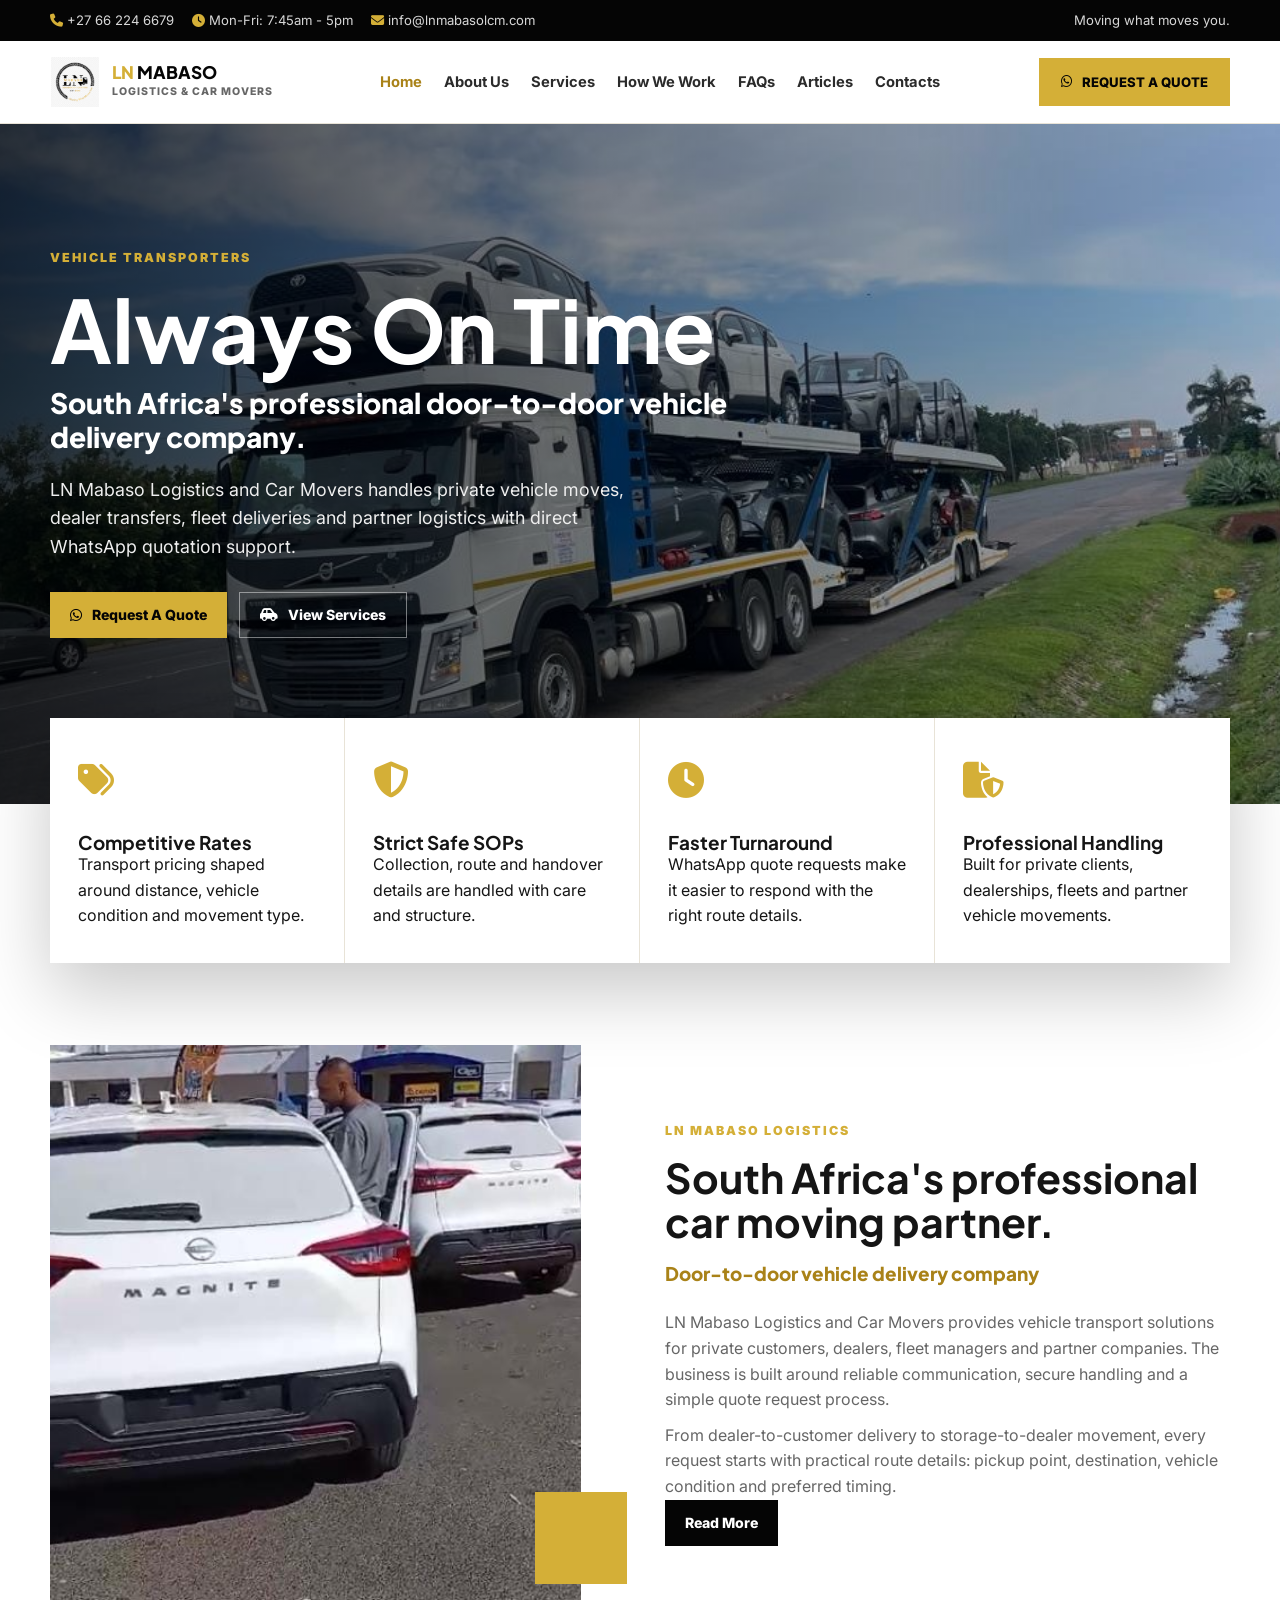
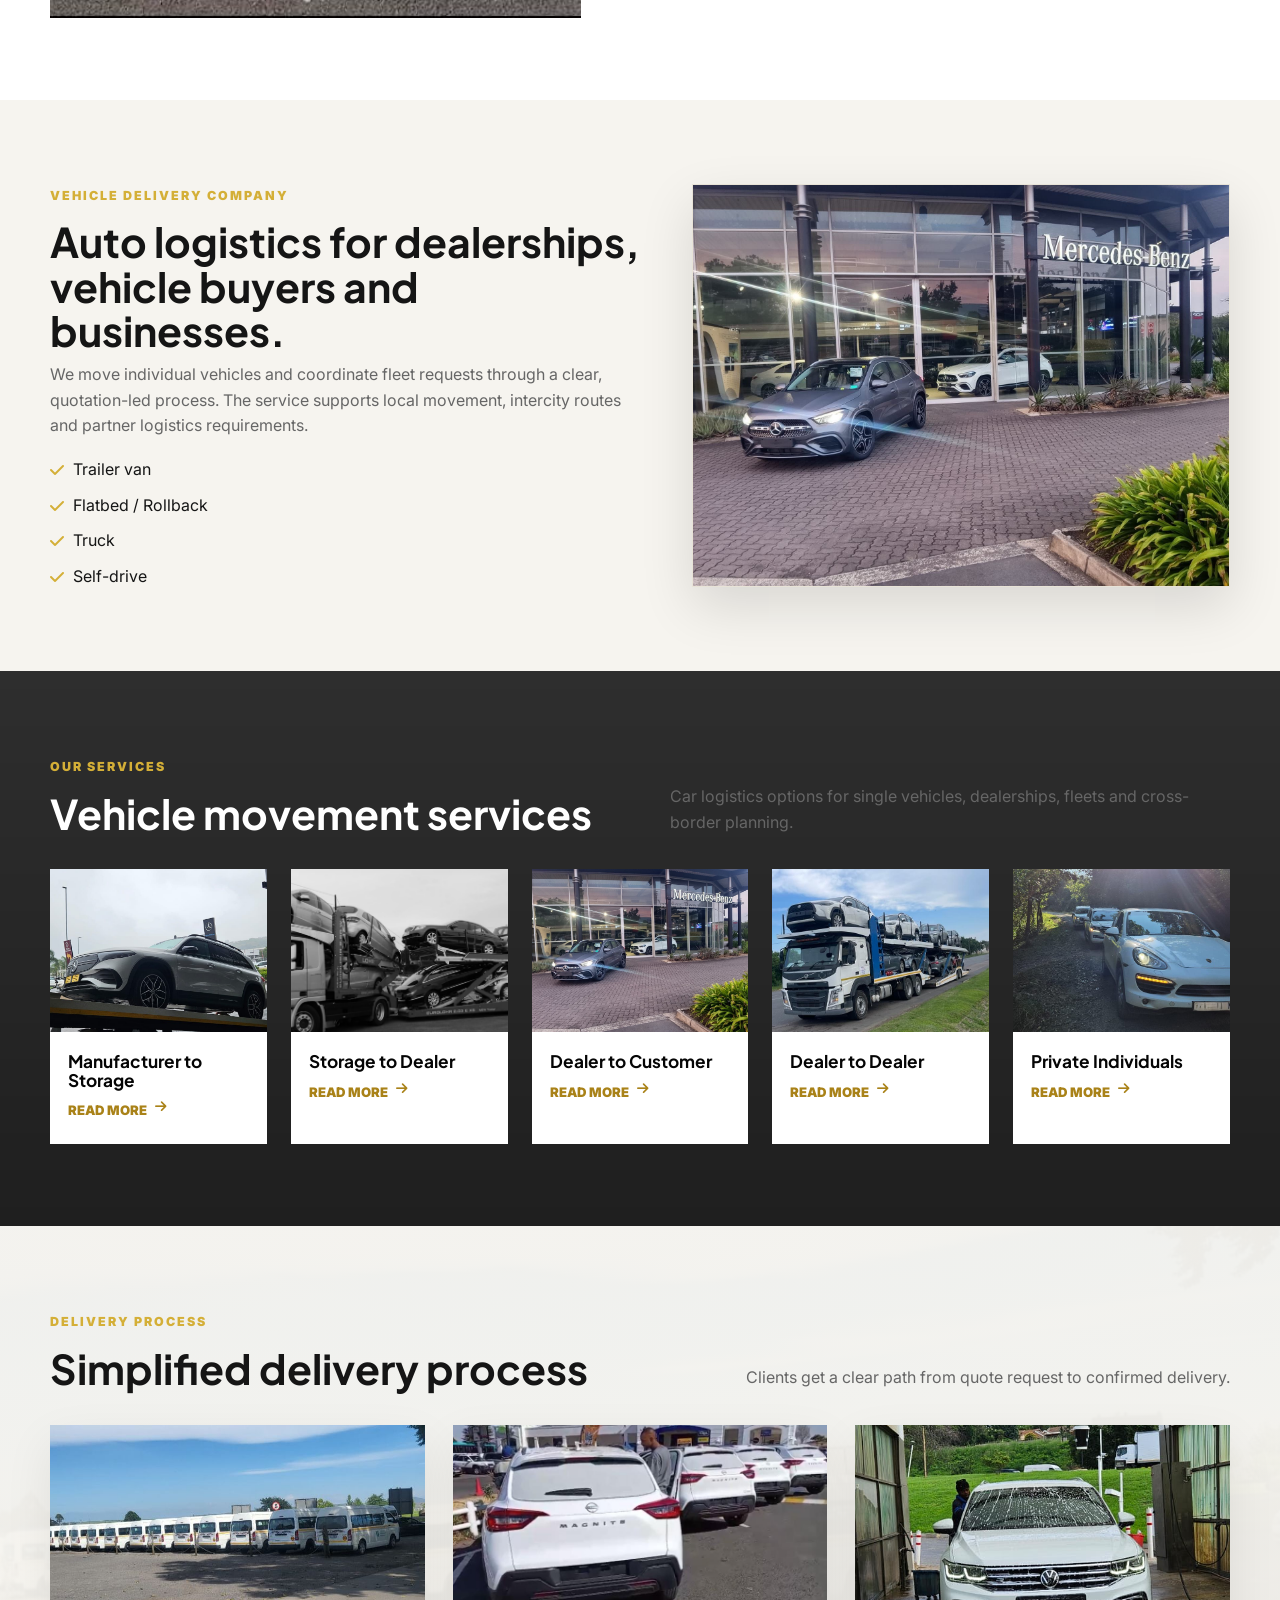
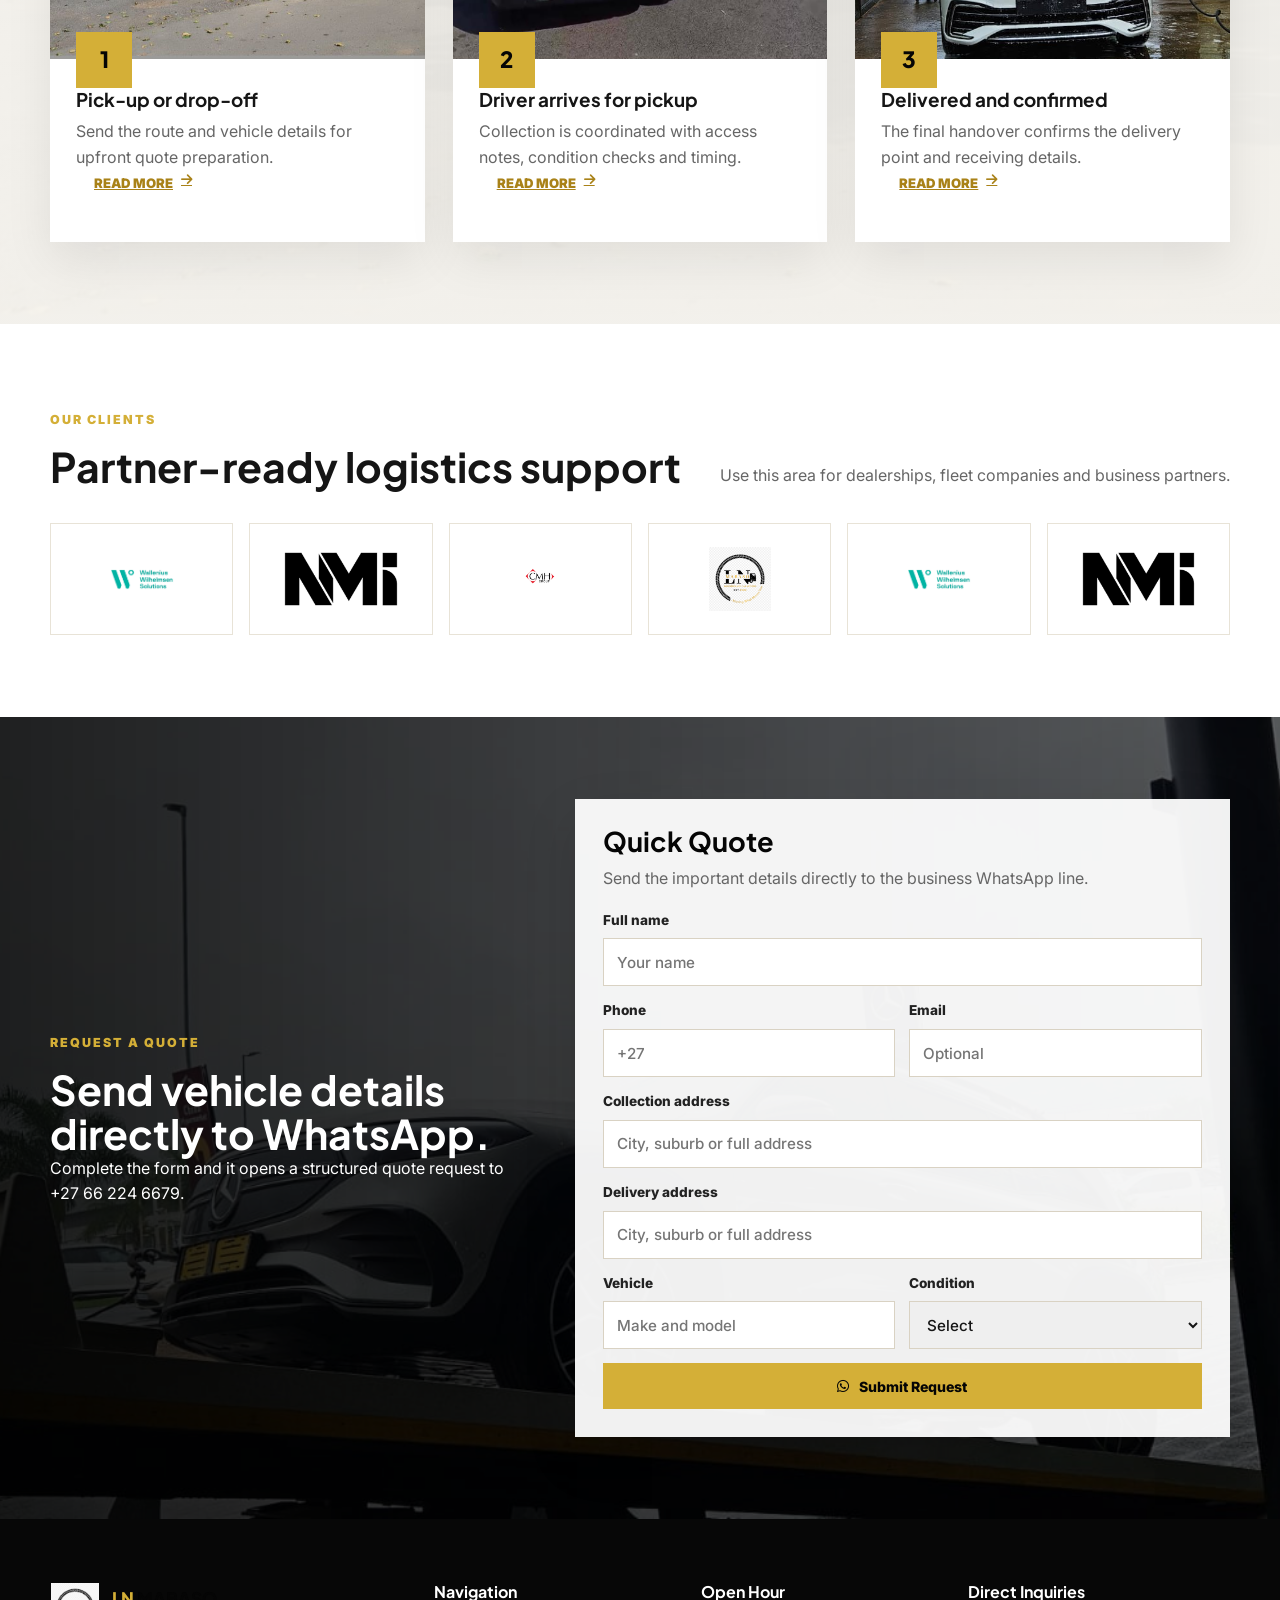
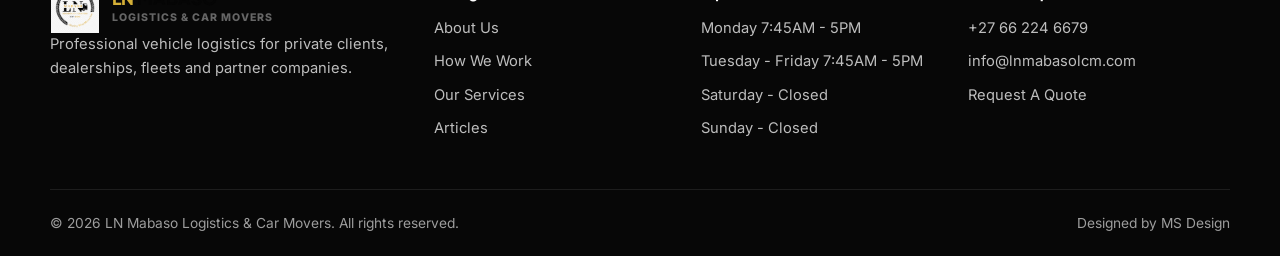
==== commit ec78742a: "4th" ====
--- a/index.html
+++ b/index.html
@@ -108,11 +108,10 @@
                     <h2>Auto logistics for dealerships, vehicle buyers and businesses.</h2>
                     <p class="muted">We move individual vehicles and coordinate fleet requests through a clear, quotation-led process. The service supports local movement, intercity routes and partner logistics requirements.</p>
                     <ul class="check-list">
-                        <li><i class="fa-solid fa-check"></i> Car manufacturer to car dealer</li>
-                        <li><i class="fa-solid fa-check"></i> Vehicle fleet delivery</li>
-                        <li><i class="fa-solid fa-check"></i> Car dealer to car dealer</li>
-                        <li><i class="fa-solid fa-check"></i> Cross-border vehicle planning</li>
-                        <li><i class="fa-solid fa-check"></i> Car dealer to customer</li>
+                        <li><i class="fa-solid fa-check"></i> Trailer van</li>
+                        <li><i class="fa-solid fa-check"></i> Flatbed / Rollback</li>
+                        <li><i class="fa-solid fa-check"></i> Truck</li>
+                        <li><i class="fa-solid fa-check"></i> Self-drive</li>
                     </ul>
                 </div>
                 <div class="visual-frame">
@@ -133,27 +132,27 @@
                 <div class="rd-service-grid">
                     <a class="rd-service-card" href="services.html">
                         <img src="images/flatbed.jpeg" alt="Flatbed vehicle transport">
-                        <h3>Single Vehicle Transport</h3>
+                        <h3>Manufacturer to Storage</h3>
                         <span class="read-more">Read More <i class="fa-solid fa-arrow-right"></i></span>
                     </a>
                     <a class="rd-service-card" href="services.html">
                         <img src="images/carrier.png" alt="Car carrier fleet delivery">
-                        <h3>Vehicle Fleet Delivery</h3>
+                        <h3>Storage to Dealer</h3>
                         <span class="read-more">Read More <i class="fa-solid fa-arrow-right"></i></span>
                     </a>
                     <a class="rd-service-card" href="services.html">
                         <img src="images/storage to dealer.jpeg" alt="Dealer vehicle transfer">
-                        <h3>Car Dealer to Dealer</h3>
+                        <h3>Dealer to Customer</h3>
                         <span class="read-more">Read More <i class="fa-solid fa-arrow-right"></i></span>
                     </a>
                     <a class="rd-service-card" href="services.html">
                         <img src="images/truck.jpeg" alt="Cross border vehicle logistics">
-                        <h3>Cross Border Delivery</h3>
+                        <h3>Dealer to Dealer</h3>
                         <span class="read-more">Read More <i class="fa-solid fa-arrow-right"></i></span>
                     </a>
                     <a class="rd-service-card" href="services.html">
                         <img src="images/drivin.jpeg" alt="Dealer to customer delivery">
-                        <h3>Dealer to Customer</h3>
+                        <h3>Private Individuals</h3>
                         <span class="read-more">Read More <i class="fa-solid fa-arrow-right"></i></span>
                     </a>
                 </div>
--- a/style.css
+++ b/style.css
@@ -838,12 +838,110 @@
 }
 
 .map-box {
+    background: var(--black);
+    color: var(--white);
+    display: grid;
+    gap: 28px;
+    min-height: 420px;
+    overflow: hidden;
+    padding: 34px;
+    position: relative;
+}
+
+.map-box::before {
     background:
-        linear-gradient(rgba(0, 0, 0, 0.52), rgba(0, 0, 0, 0.62)),
+        linear-gradient(rgba(0, 0, 0, 0.72), rgba(0, 0, 0, 0.82)),
         url("images/storage to dealer.jpeg") center / cover no-repeat;
-    color: var(--white);
-    min-height: 420px;
-    padding: 34px;
+    content: "";
+    inset: 0;
+    opacity: 0.42;
+    position: absolute;
+}
+
+.map-copy,
+.location-map {
+    position: relative;
+    z-index: 1;
+}
+
+.map-copy p {
+    color: #e5e5e5;
+    margin-top: 12px;
+}
+
+.location-map {
+    aspect-ratio: 1.22 / 1;
+    background:
+        radial-gradient(circle at 58% 38%, rgba(212, 175, 55, 0.18), transparent 28%),
+        linear-gradient(145deg, rgba(255, 255, 255, 0.14), rgba(255, 255, 255, 0.04));
+    border: 1px solid rgba(255, 255, 255, 0.22);
+    min-height: 270px;
+}
+
+.location-map::before {
+    background: rgba(246, 244, 239, 0.9);
+    clip-path: polygon(39% 6%, 57% 10%, 69% 22%, 78% 37%, 75% 52%, 86% 64%, 69% 78%, 58% 95%, 42% 87%, 30% 74%, 18% 62%, 23% 42%, 16% 26%, 28% 14%);
+    content: "";
+    inset: 28px 44px;
+    opacity: 0.92;
+    position: absolute;
+}
+
+.map-route {
+    background: rgba(212, 175, 55, 0.8);
+    height: 2px;
+    left: 34%;
+    position: absolute;
+    top: 46%;
+    transform-origin: left center;
+    z-index: 2;
+}
+
+.route-jhb-dbn {
+    transform: rotate(30deg);
+    width: 27%;
+}
+
+.route-dbn-cpt {
+    left: 56%;
+    top: 57%;
+    transform: rotate(138deg);
+    width: 39%;
+}
+
+.map-marker {
+    align-items: center;
+    color: var(--black);
+    display: flex;
+    flex-direction: column;
+    font-size: 0.72rem;
+    font-weight: 900;
+    gap: 2px;
+    position: absolute;
+    text-transform: uppercase;
+    transform: translate(-50%, -100%);
+    z-index: 3;
+}
+
+.map-marker i {
+    color: var(--gold);
+    filter: drop-shadow(0 6px 12px rgba(0, 0, 0, 0.28));
+    font-size: 2rem;
+}
+
+.marker-jhb {
+    left: 48%;
+    top: 46%;
+}
+
+.marker-dbn {
+    left: 67%;
+    top: 60%;
+}
+
+.marker-cpt {
+    left: 39%;
+    top: 82%;
 }
 
 .contact-method {
@@ -864,6 +962,27 @@
 }
 
 .contact-method i {
+    color: var(--gold);
+}
+
+.branch-list {
+    border-top: 1px solid rgba(255, 255, 255, 0.16);
+    display: grid;
+    gap: 8px;
+    margin-top: 24px;
+    padding-top: 22px;
+}
+
+.branch-list h3 {
+    color: var(--white);
+}
+
+.branch-list p {
+    font-size: 0.9rem;
+    margin-top: 0;
+}
+
+.branch-list strong {
     color: var(--gold);
 }
 
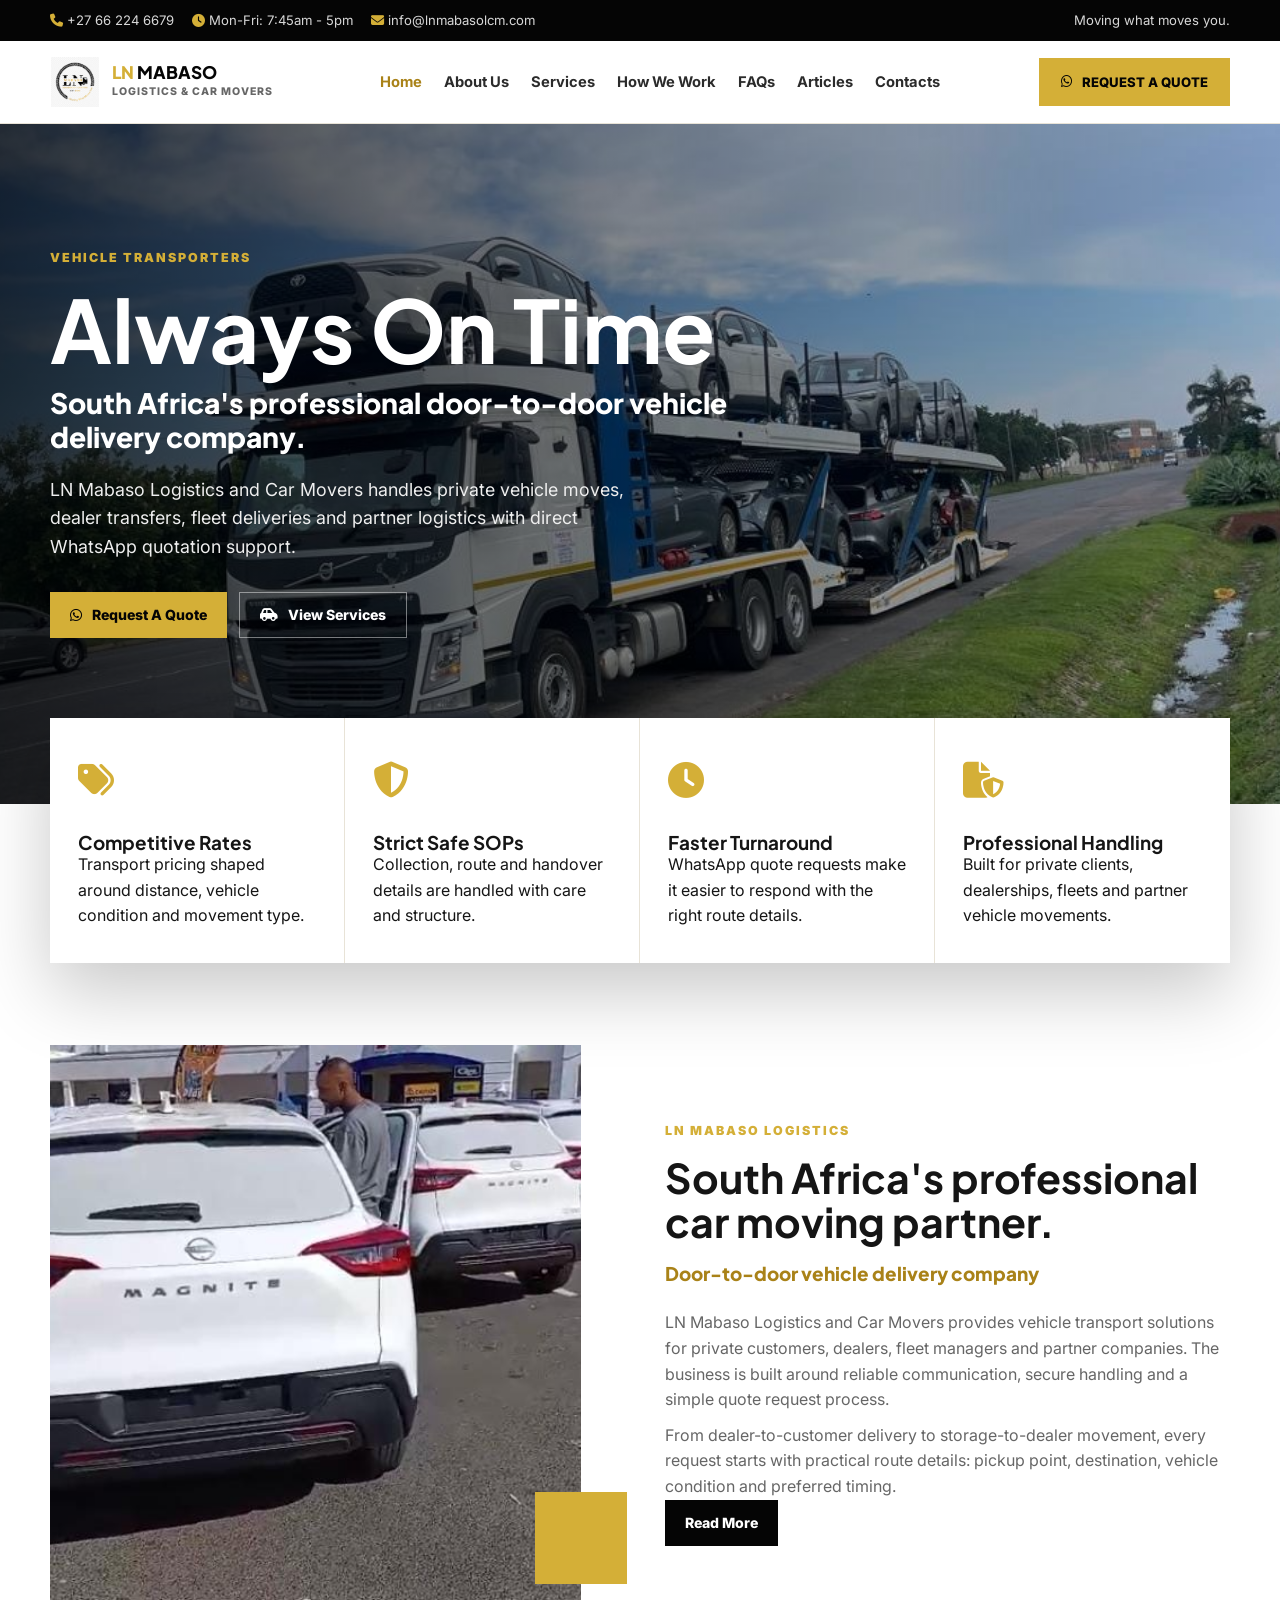
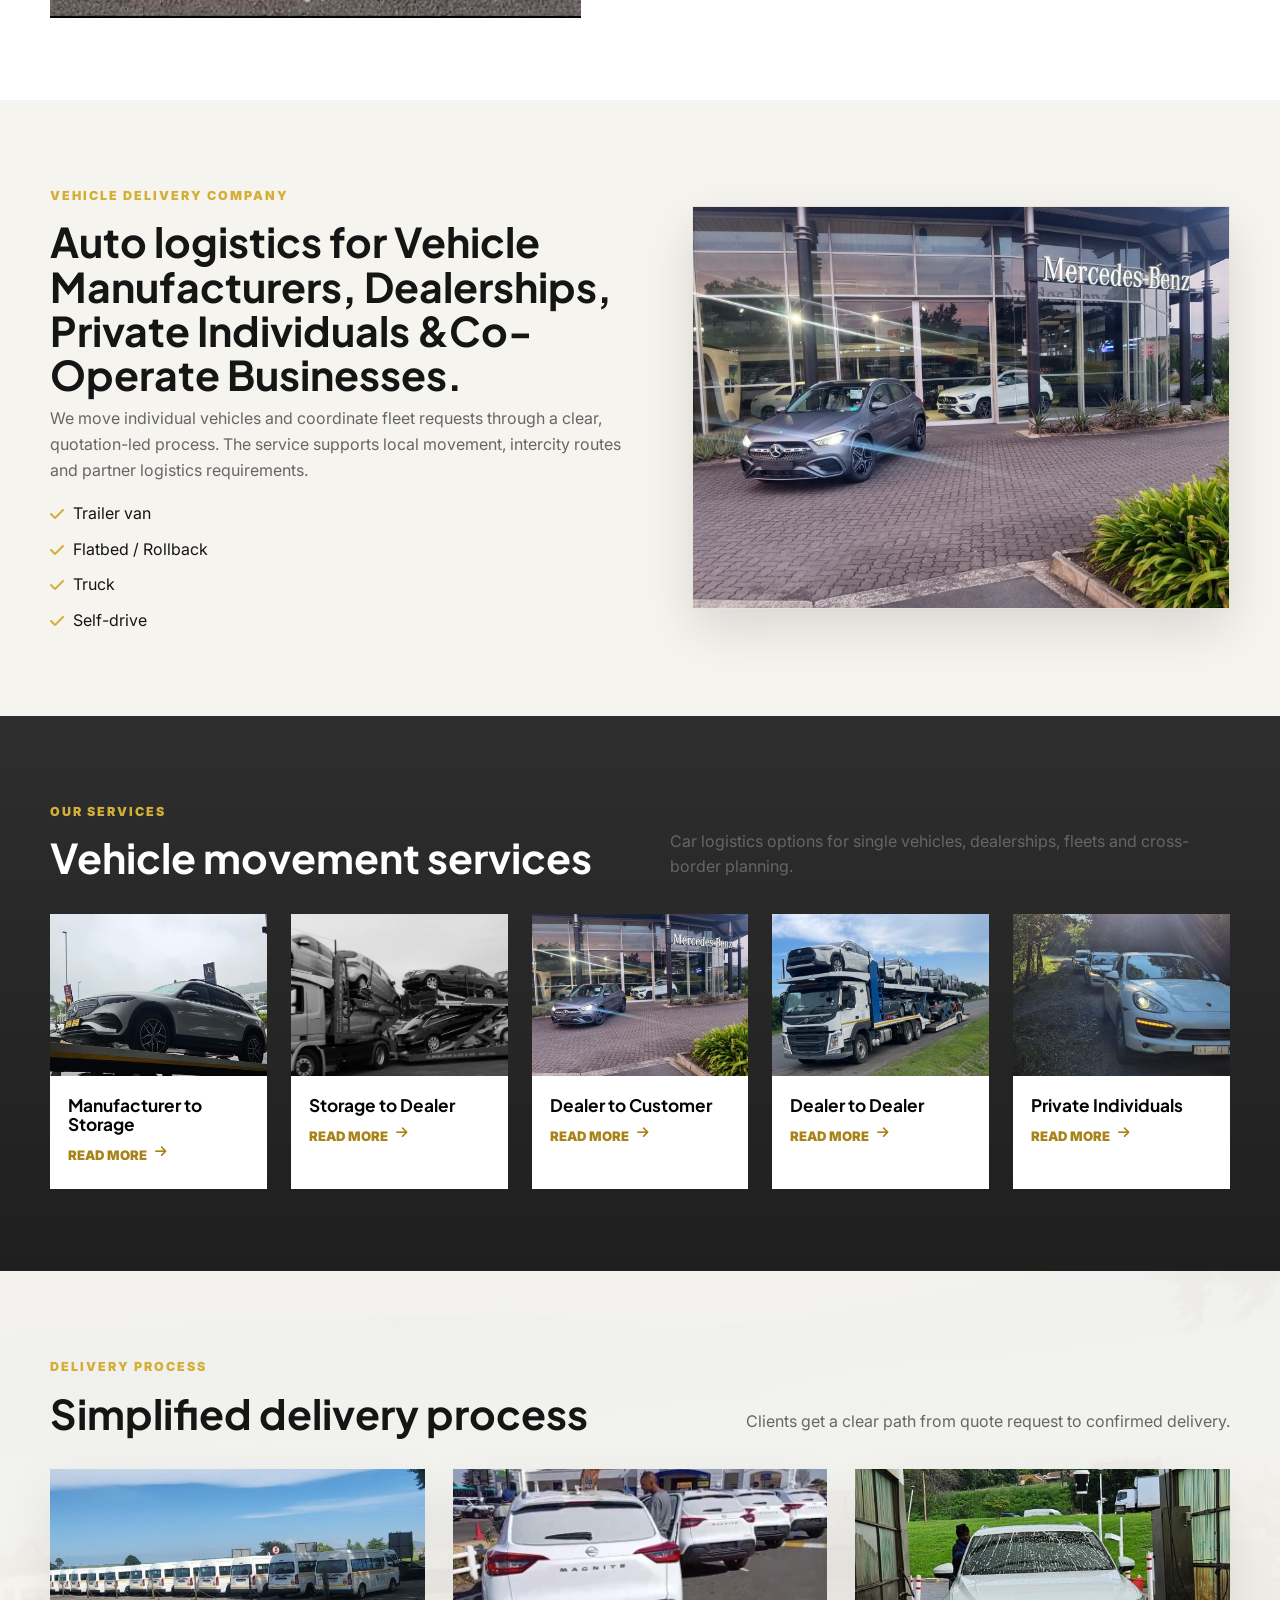
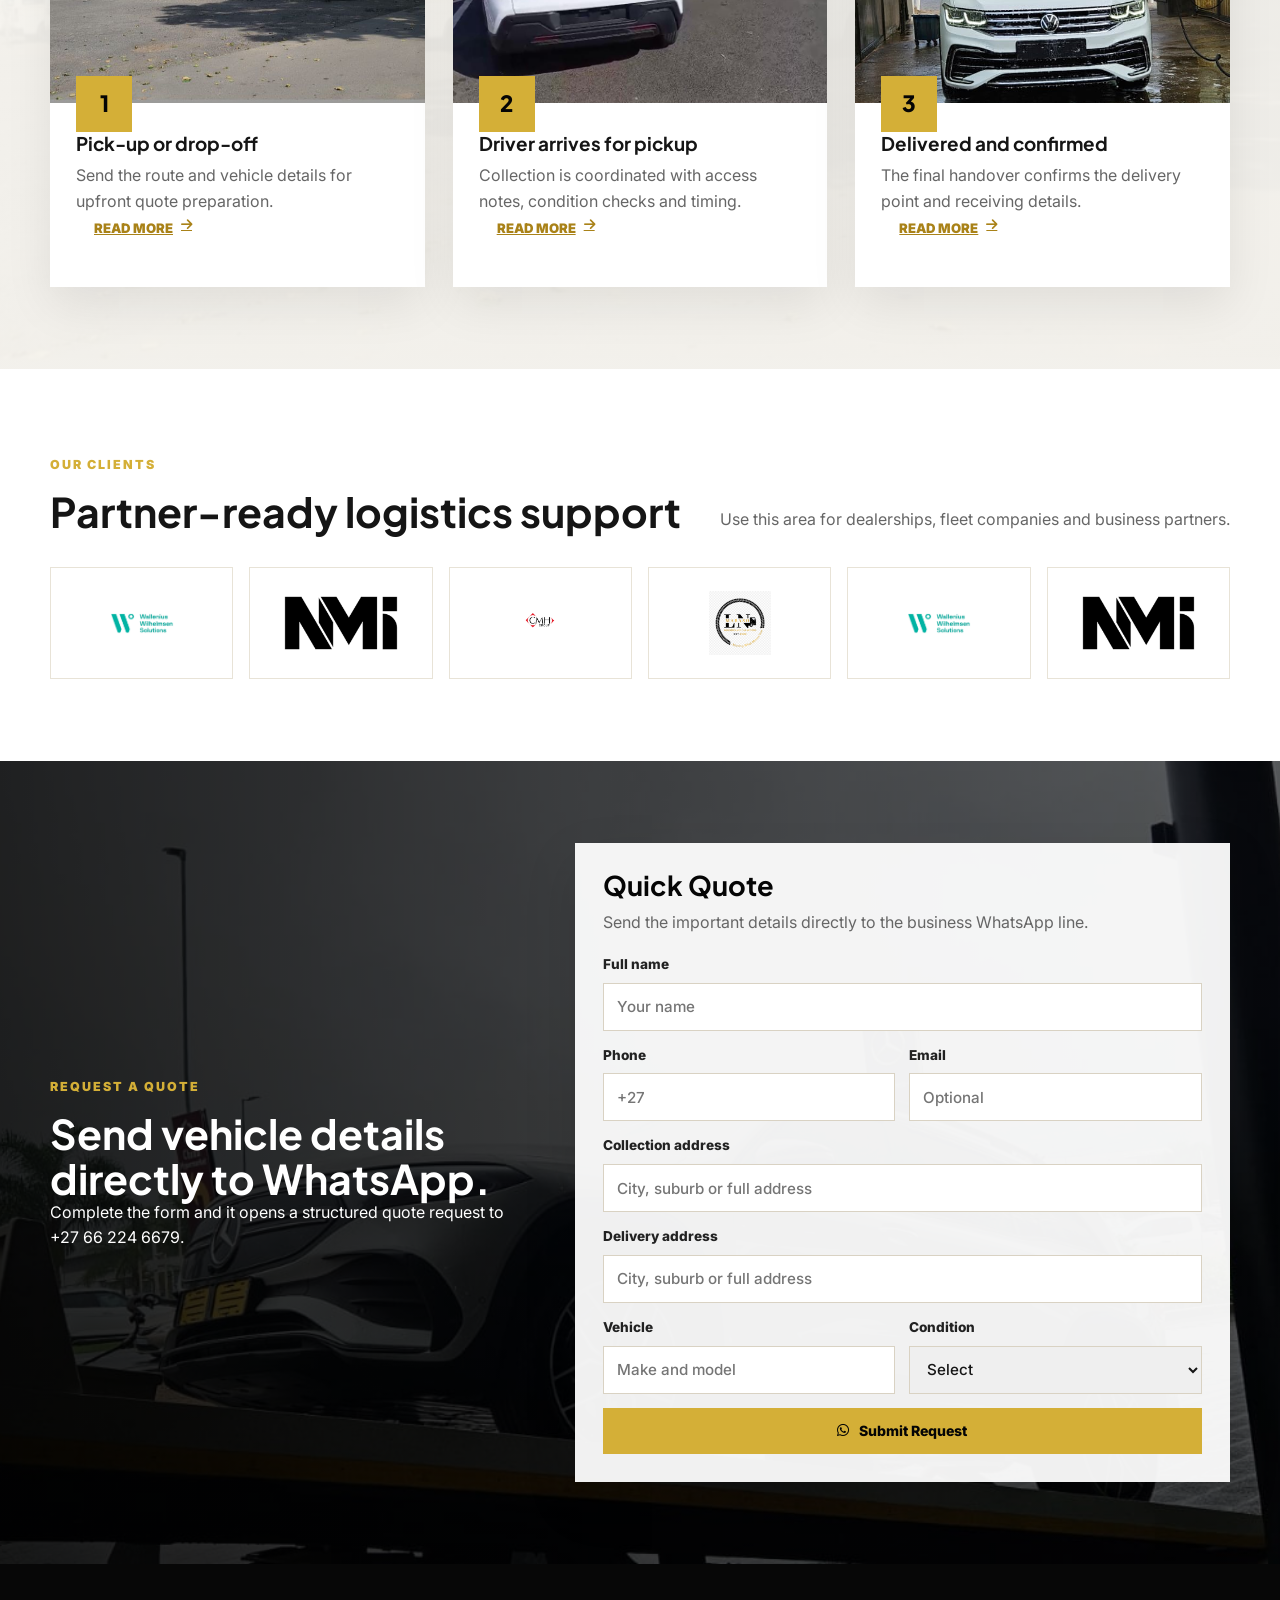
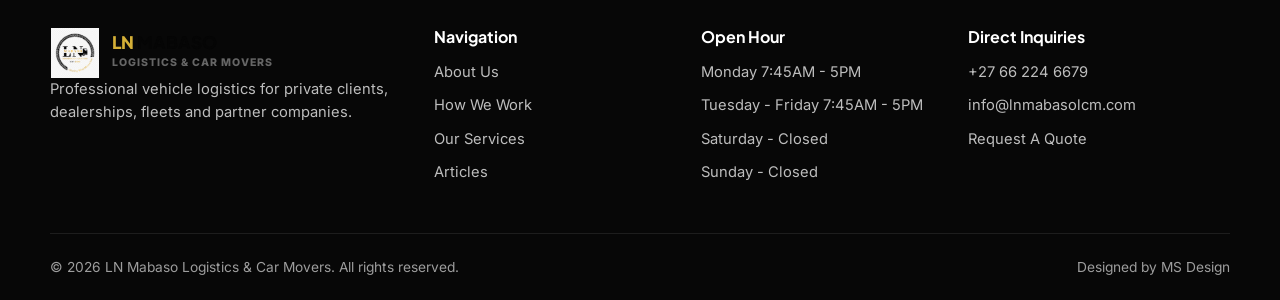
==== commit 46f66467: "editing pages" ====
--- a/index.html
+++ b/index.html
@@ -105,7 +105,7 @@
             <div class="container split-grid">
                 <div>
                     <span class="eyebrow">Vehicle delivery company</span>
-                    <h2>Auto logistics for dealerships, vehicle buyers and businesses.</h2>
+                    <h2>Auto logistics for Vehicle Manufacturers, Dealerships, Private Individuals &Co-Operate Businesses.</h2>
                     <p class="muted">We move individual vehicles and coordinate fleet requests through a clear, quotation-led process. The service supports local movement, intercity routes and partner logistics requirements.</p>
                     <ul class="check-list">
                         <li><i class="fa-solid fa-check"></i> Trailer van</li>
--- a/style.css
+++ b/style.css
@@ -651,6 +651,38 @@
     width: 100%;
 }
 
+.article-icon {
+    align-items: center;
+    background:
+        linear-gradient(135deg, rgba(5, 5, 5, 0.96), rgba(5, 5, 5, 0.84)),
+        var(--black);
+    color: var(--gold);
+    display: flex;
+    font-size: 2.35rem;
+    height: 150px;
+    justify-content: center;
+    position: relative;
+}
+
+.article-icon::after {
+    background: var(--gold);
+    bottom: 0;
+    content: "";
+    height: 4px;
+    left: 0;
+    position: absolute;
+    right: 0;
+}
+
+.article-icon i {
+    align-items: center;
+    border: 1px solid rgba(212, 175, 55, 0.42);
+    display: inline-flex;
+    height: 72px;
+    justify-content: center;
+    width: 72px;
+}
+
 .service-card-content,
 .article-card-content {
     padding: 24px 24px 26px;
@@ -782,6 +814,223 @@
     font-weight: 800;
     line-height: 1;
     margin-bottom: 12px;
+}
+
+.process-flow-grid {
+    display: grid;
+    gap: 24px;
+    grid-template-columns: repeat(2, 1fr);
+}
+
+.process-flow-card {
+    background: var(--white);
+    border: 1px solid var(--line);
+    box-shadow: 0 18px 42px rgba(0, 0, 0, 0.07);
+    display: grid;
+    gap: 18px;
+    overflow: hidden;
+    padding: 30px;
+    position: relative;
+}
+
+.process-flow-card::before {
+    background: var(--gold);
+    content: "";
+    height: 4px;
+    left: 0;
+    position: absolute;
+    right: 0;
+    top: 0;
+}
+
+.process-flow-card h3 {
+    align-items: center;
+    display: flex;
+    gap: 12px;
+    margin: 0;
+}
+
+.process-flow-card .icon-box {
+    margin-bottom: 0;
+}
+
+.process-steps {
+    counter-reset: process-step;
+    display: grid;
+    gap: 12px;
+    list-style: none;
+}
+
+.process-steps li {
+    align-items: flex-start;
+    color: var(--muted);
+    counter-increment: process-step;
+    display: grid;
+    font-weight: 600;
+    gap: 12px;
+    grid-template-columns: 34px 1fr;
+    line-height: 1.55;
+}
+
+.process-steps li::before {
+    align-items: center;
+    background: var(--soft);
+    border: 1px solid var(--line);
+    color: var(--gold-dark);
+    content: counter(process-step, decimal-leading-zero);
+    display: inline-flex;
+    font-family: var(--font-heading);
+    font-size: 0.72rem;
+    font-weight: 800;
+    height: 34px;
+    justify-content: center;
+    line-height: 1;
+    width: 34px;
+}
+
+.process-workflow-section {
+    background:
+        linear-gradient(rgba(246, 244, 239, 0.97), rgba(246, 244, 239, 0.97)),
+        url("images/truck.jpeg") center / cover no-repeat;
+}
+
+.workflow-board {
+    display: grid;
+    gap: 18px;
+}
+
+.workflow-panel {
+    background: var(--white);
+    border: 1px solid var(--line);
+    box-shadow: 0 18px 45px rgba(0, 0, 0, 0.08);
+    display: grid;
+    grid-template-columns: 290px 1fr;
+    overflow: hidden;
+}
+
+.workflow-title {
+    background:
+        linear-gradient(145deg, rgba(5, 5, 5, 0.96), rgba(5, 5, 5, 0.86)),
+        url("images/fleet.jpeg") center / cover no-repeat;
+    color: var(--white);
+    min-height: 260px;
+    padding: 32px 28px;
+    position: relative;
+}
+
+.workflow-panel:nth-child(1) .workflow-title {
+    background:
+        linear-gradient(145deg, rgba(5, 5, 5, 0.96), rgba(5, 5, 5, 0.82)),
+        url("images/drivin.jpeg") center / cover no-repeat;
+}
+
+.workflow-panel:nth-child(2) .workflow-title {
+    background:
+        linear-gradient(145deg, rgba(5, 5, 5, 0.96), rgba(5, 5, 5, 0.82)),
+        url("images/carrier.png") center / cover no-repeat;
+}
+
+.workflow-panel:nth-child(3) .workflow-title {
+    background:
+        linear-gradient(145deg, rgba(5, 5, 5, 0.96), rgba(5, 5, 5, 0.82)),
+        url("images/truck.jpeg") center / cover no-repeat;
+}
+
+.workflow-panel:nth-child(4) .workflow-title {
+    background:
+        linear-gradient(145deg, rgba(5, 5, 5, 0.96), rgba(5, 5, 5, 0.82)),
+        url("images/flatbed.jpeg") center / cover no-repeat;
+}
+
+.workflow-title::after {
+    background: var(--gold);
+    bottom: 0;
+    content: "";
+    height: 5px;
+    left: 0;
+    position: absolute;
+    right: 0;
+}
+
+.workflow-title i {
+    align-items: center;
+    background: var(--gold);
+    color: var(--black);
+    display: inline-flex;
+    font-size: 1.25rem;
+    height: 48px;
+    justify-content: center;
+    margin-bottom: 24px;
+    width: 48px;
+}
+
+.workflow-title h3 {
+    font-size: 1.45rem;
+    max-width: 210px;
+}
+
+.workflow-title p {
+    color: #d8d8d8;
+    font-size: 0.92rem;
+    font-weight: 600;
+    margin-top: 12px;
+}
+
+.workflow-count {
+    color: rgba(212, 175, 55, 0.18);
+    font-family: var(--font-heading);
+    font-size: 5rem;
+    font-weight: 800;
+    line-height: 1;
+    position: absolute;
+    right: 20px;
+    top: 22px;
+}
+
+.workflow-steps {
+    counter-reset: workflow-step;
+    display: grid;
+    list-style: none;
+    padding: 22px 30px;
+}
+
+.workflow-steps li {
+    border-bottom: 1px solid var(--line);
+    color: var(--muted);
+    counter-increment: workflow-step;
+    display: grid;
+    gap: 5px;
+    grid-template-columns: 130px 1fr;
+    padding: 16px 0 16px 54px;
+    position: relative;
+}
+
+.workflow-steps li:last-child {
+    border-bottom: 0;
+}
+
+.workflow-steps li::before {
+    align-items: center;
+    background: var(--black);
+    color: var(--gold);
+    content: counter(workflow-step, decimal-leading-zero);
+    display: inline-flex;
+    font-family: var(--font-heading);
+    font-size: 0.76rem;
+    font-weight: 800;
+    height: 34px;
+    justify-content: center;
+    left: 0;
+    position: absolute;
+    top: 17px;
+    width: 34px;
+}
+
+.workflow-steps span {
+    color: var(--black);
+    font-family: var(--font-heading);
+    font-size: 0.92rem;
+    font-weight: 800;
 }
 
 .quote-layout {
@@ -1076,6 +1325,7 @@
     .hero-grid,
     .split-grid,
     .about-red-dot,
+    .workflow-panel,
     .quote-band-grid,
     .quote-layout,
     .contact-grid {
@@ -1086,6 +1336,7 @@
     .grid-3,
     .article-grid,
     .benefit-strip,
+    .process-flow-grid,
     .rd-service-grid,
     .rd-process-grid,
     .client-strip,
@@ -1169,6 +1420,7 @@
     .grid-3,
     .article-grid,
     .benefit-strip,
+    .process-flow-grid,
     .rd-service-grid,
     .rd-process-grid,
     .client-strip,
@@ -1184,4 +1436,22 @@
         align-items: flex-start;
         flex-direction: column;
     }
-}
+
+    .process-flow-card {
+        padding: 24px 20px;
+    }
+
+    .workflow-title {
+        min-height: auto;
+        padding: 28px 24px;
+    }
+
+    .workflow-steps {
+        padding: 18px 20px;
+    }
+
+    .workflow-steps li {
+        grid-template-columns: 1fr;
+        padding-left: 48px;
+    }
+}
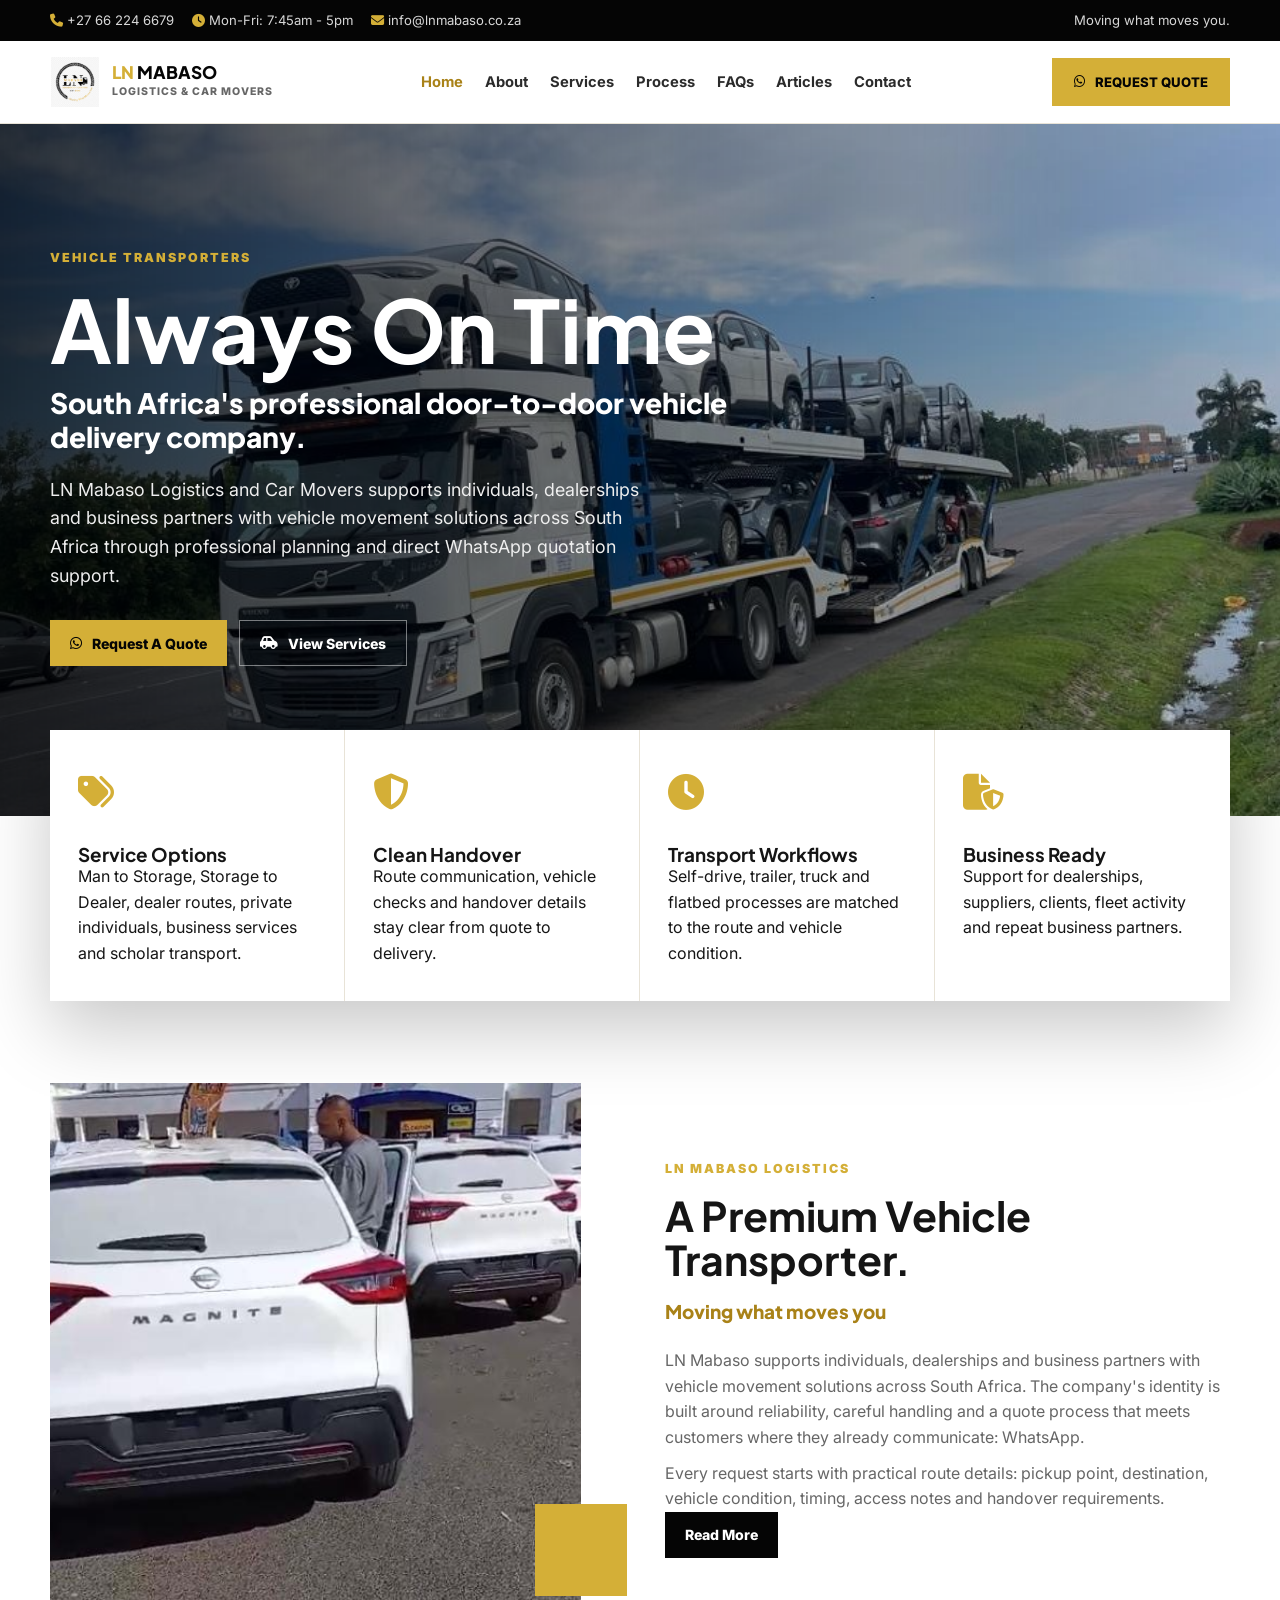
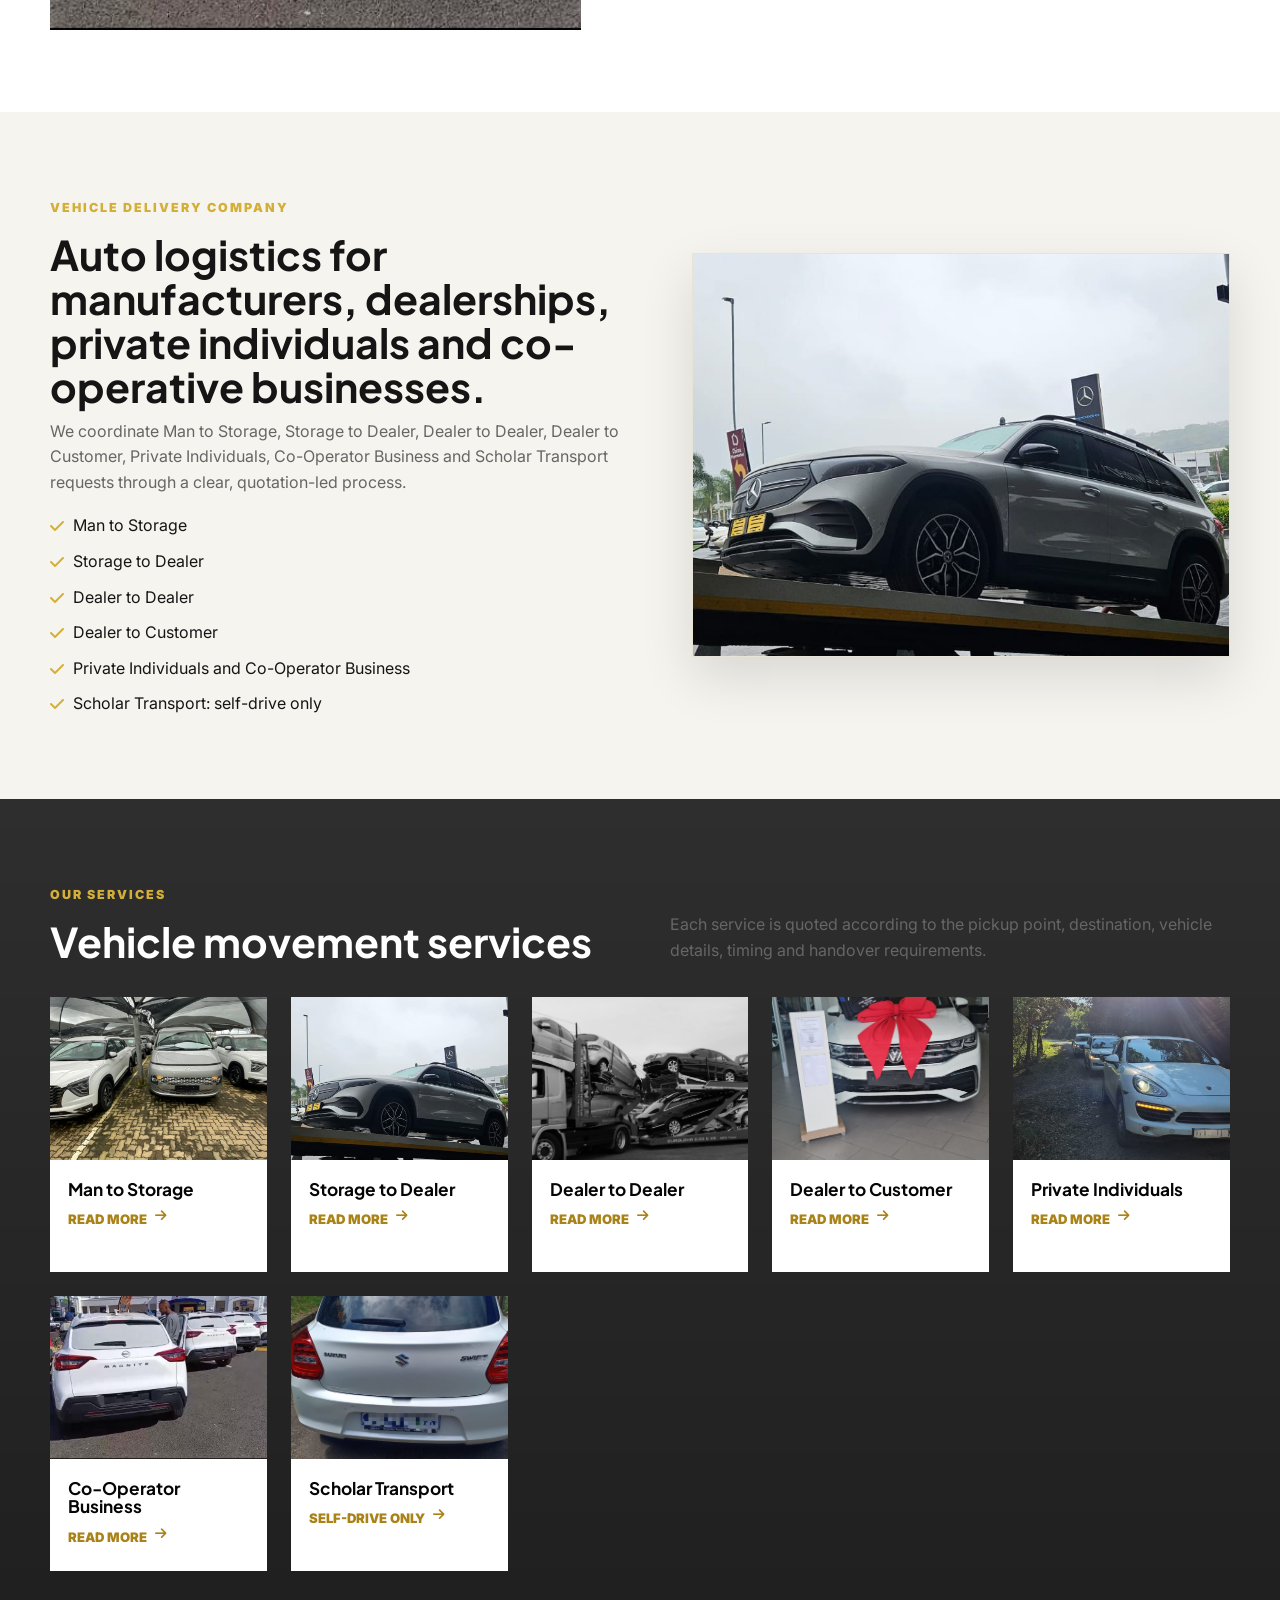
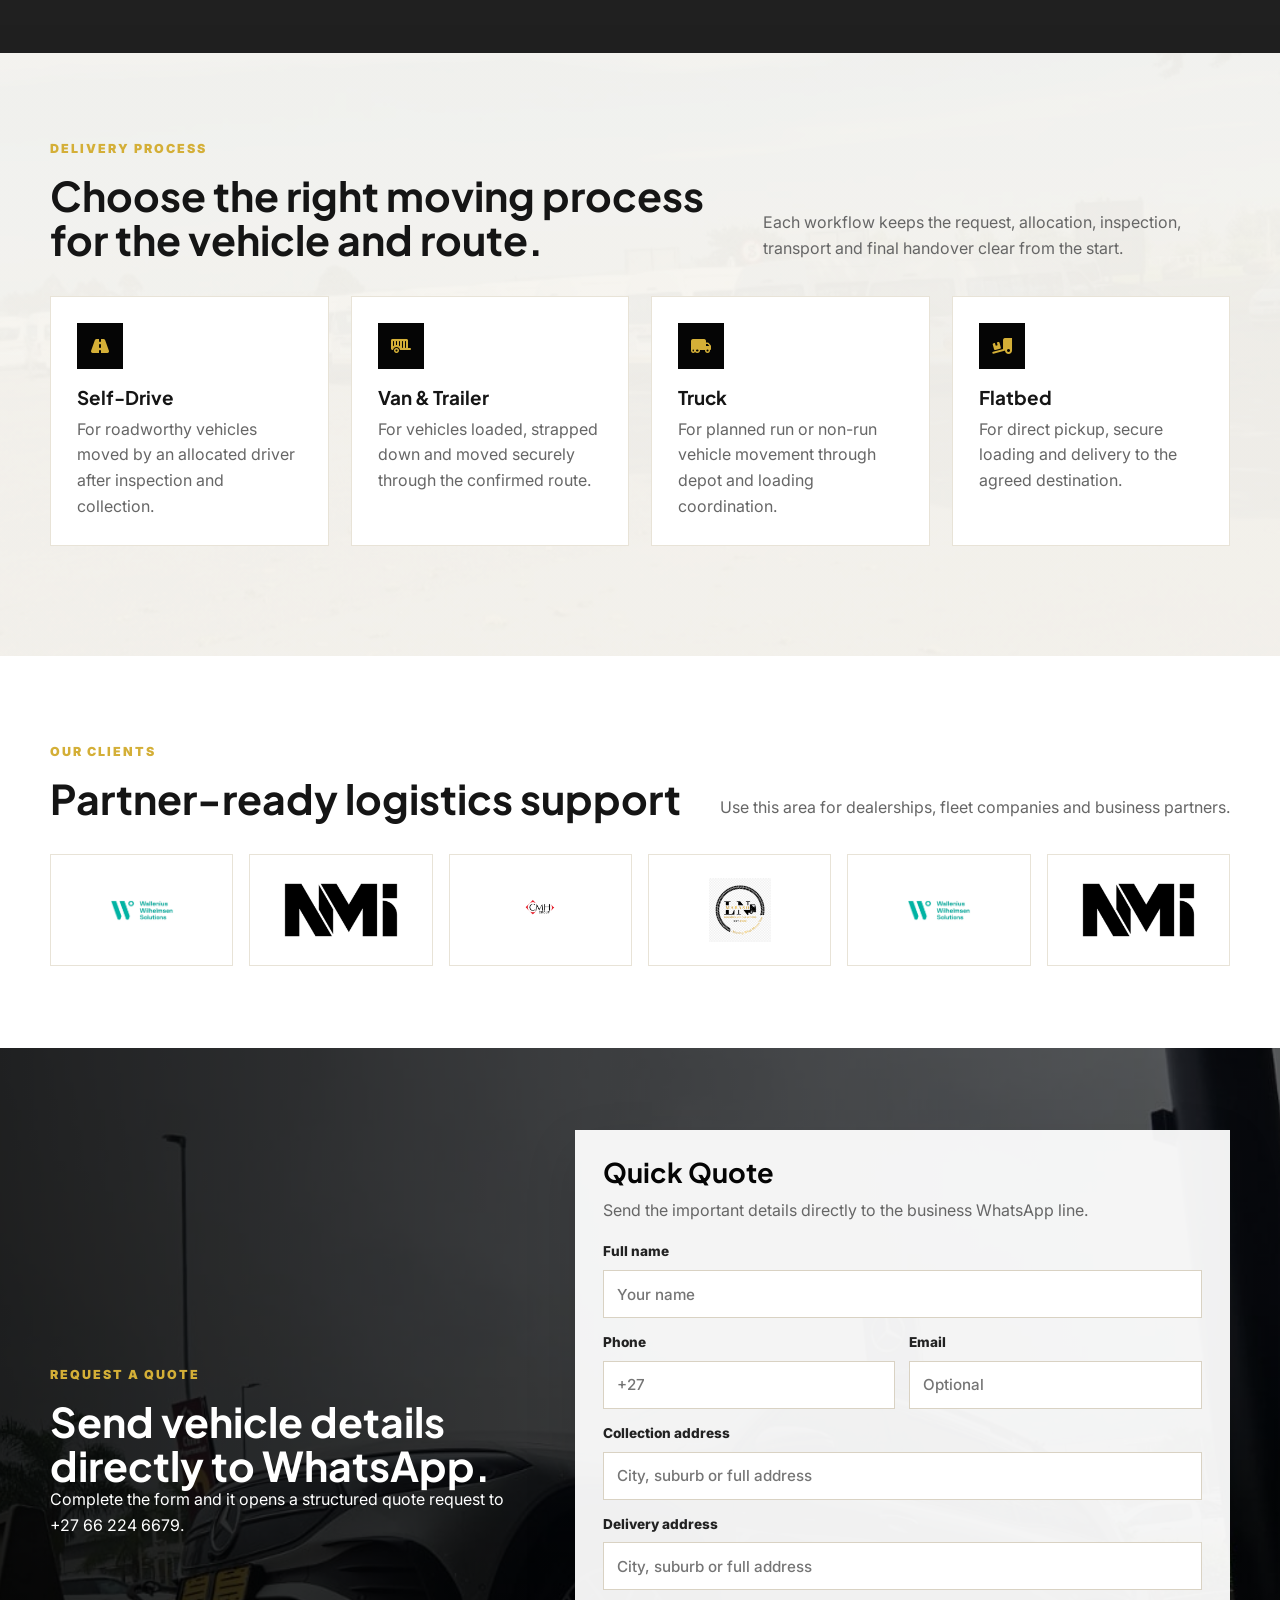
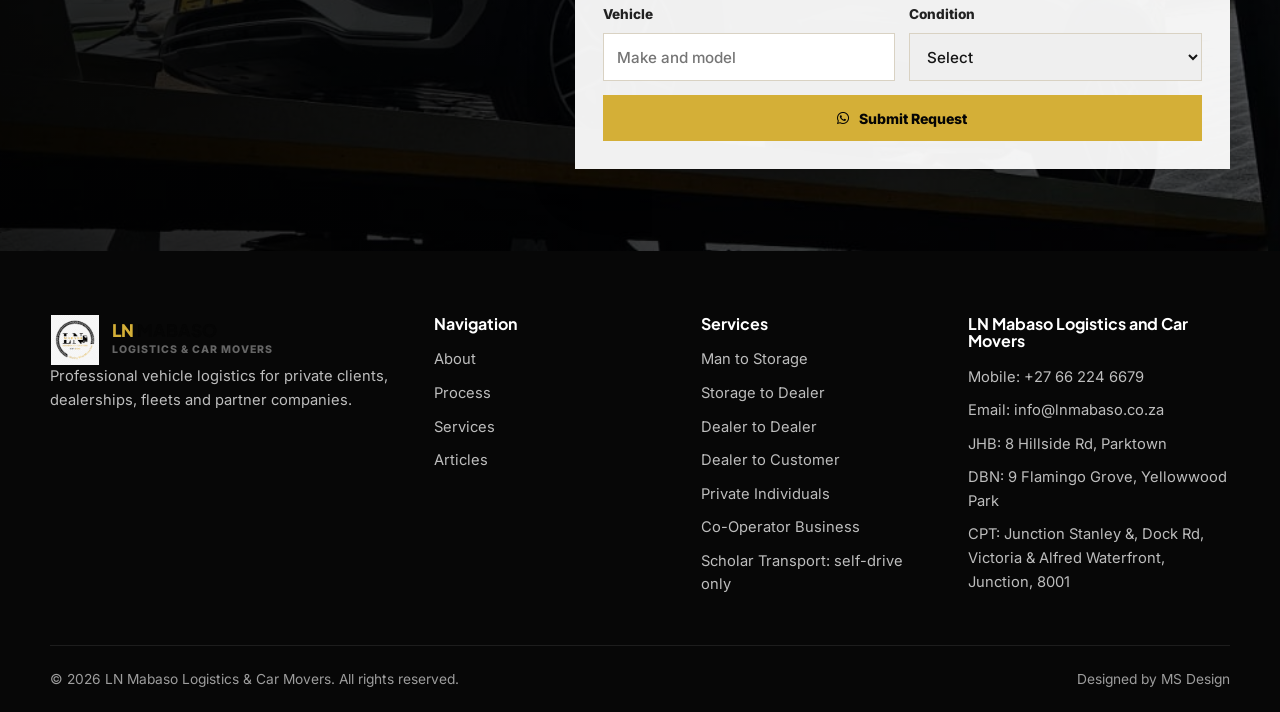
==== commit abdcc83f: "final draft" ====
--- a/index.html
+++ b/index.html
@@ -1,10 +1,10 @@
-<!DOCTYPE html>
+﻿<!DOCTYPE html>
 <html lang="en">
 <head>
     <meta charset="UTF-8">
     <meta name="viewport" content="width=device-width, initial-scale=1.0">
     <title>LN Mabaso Logistics & Car Movers | Vehicle Transport South Africa</title>
-    <meta name="description" content="LN Mabaso Logistics and Car Movers provides professional vehicle transport, dealership transfer and door-to-door car moving services in South Africa.">
+    <meta name="description" content="LN Mabaso Logistics and Car Movers provides vehicle movement, dealer transfers, storage-to-dealer delivery, business fleet support and WhatsApp quote requests in South Africa.">
     <link rel="preconnect" href="https://fonts.googleapis.com">
     <link rel="preconnect" href="https://fonts.gstatic.com" crossorigin>
     <link href="https://fonts.googleapis.com/css2?family=Inter:wght@400;500;600;700;800;900&family=Plus+Jakarta+Sans:wght@700;800&display=swap" rel="stylesheet">
@@ -17,7 +17,7 @@
             <ul class="top-list">
                 <li><i class="fa-solid fa-phone gold"></i> +27 66 224 6679</li>
                 <li><i class="fa-solid fa-clock gold"></i> Mon-Fri: 7:45am - 5pm</li>
-                <li><i class="fa-solid fa-envelope gold"></i> info@lnmabasolcm.com</li>
+                <li><i class="fa-solid fa-envelope gold"></i> info@lnmabaso.co.za</li>
             </ul>
             <span>Moving what moves you.</span>
         </div>
@@ -35,15 +35,15 @@
             <nav aria-label="Main navigation">
                 <ul class="nav-menu" data-nav-menu>
                     <li><a class="nav-link active" href="index.html">Home</a></li>
-                    <li><a class="nav-link" href="about.html">About Us</a></li>
+                    <li><a class="nav-link" href="about.html">About</a></li>
                     <li><a class="nav-link" href="services.html">Services</a></li>
-                    <li><a class="nav-link" href="process.html">How We Work</a></li>
+                    <li><a class="nav-link" href="process.html">Process</a></li>
                     <li><a class="nav-link" href="resources.html">FAQs</a></li>
                     <li><a class="nav-link" href="articles.html">Articles</a></li>
-                    <li><a class="nav-link" href="contacts.html">Contacts</a></li>
+                    <li><a class="nav-link" href="contacts.html">Contact</a></li>
                 </ul>
             </nav>
-            <a class="btn btn-header header-cta" href="quote.html"><i class="fa-brands fa-whatsapp"></i> Request A Quote</a>
+            <a class="btn btn-header header-cta" href="quote.html"><i class="fa-brands fa-whatsapp"></i> Request Quote</a>
             <button class="mobile-toggle" type="button" aria-label="Open menu" aria-expanded="false" data-nav-toggle><i class="fa-solid fa-bars"></i></button>
         </div>
     </header>
@@ -54,7 +54,7 @@
                 <span class="eyebrow">Vehicle transporters</span>
                 <h1>Always On Time</h1>
                 <span class="hero-kicker">South Africa's professional door-to-door vehicle delivery company.</span>
-                <p>LN Mabaso Logistics and Car Movers handles private vehicle moves, dealer transfers, fleet deliveries and partner logistics with direct WhatsApp quotation support.</p>
+                <p>LN Mabaso Logistics and Car Movers supports individuals, dealerships and business partners with vehicle movement solutions across South Africa through professional planning and direct WhatsApp quotation support.</p>
                 <div class="hero-actions">
                     <a class="btn btn-gold" href="quote.html"><i class="fa-brands fa-whatsapp"></i> Request A Quote</a>
                     <a class="btn btn-outline" href="services.html"><i class="fa-solid fa-car-side"></i> View Services</a>
@@ -66,23 +66,23 @@
             <div class="container benefit-strip">
                 <div class="benefit-tile">
                     <span class="benefit-icon"><i class="fa-solid fa-tags"></i></span>
-                    <h3>Competitive Rates</h3>
-                    <p>Transport pricing shaped around distance, vehicle condition and movement type.</p>
+                    <h3>Service Options</h3>
+                    <p>Man to Storage, Storage to Dealer, dealer routes, private individuals, business services and scholar transport.</p>
                 </div>
                 <div class="benefit-tile">
                     <span class="benefit-icon"><i class="fa-solid fa-shield-halved"></i></span>
-                    <h3>Strict Safe SOPs</h3>
-                    <p>Collection, route and handover details are handled with care and structure.</p>
+                    <h3>Clean Handover</h3>
+                    <p>Route communication, vehicle checks and handover details stay clear from quote to delivery.</p>
                 </div>
                 <div class="benefit-tile">
                     <span class="benefit-icon"><i class="fa-solid fa-clock"></i></span>
-                    <h3>Faster Turnaround</h3>
-                    <p>WhatsApp quote requests make it easier to respond with the right route details.</p>
+                    <h3>Transport Workflows</h3>
+                    <p>Self-drive, trailer, truck and flatbed processes are matched to the route and vehicle condition.</p>
                 </div>
                 <div class="benefit-tile">
                     <span class="benefit-icon"><i class="fa-solid fa-file-shield"></i></span>
-                    <h3>Professional Handling</h3>
-                    <p>Built for private clients, dealerships, fleets and partner vehicle movements.</p>
+                    <h3>Business Ready</h3>
+                    <p>Support for dealerships, suppliers, clients, fleet activity and repeat business partners.</p>
                 </div>
             </div>
         </section>
@@ -92,10 +92,10 @@
                 <div class="about-image-panel" aria-label="Vehicle logistics fleet"></div>
                 <div class="about-copy-panel">
                     <span class="eyebrow">LN Mabaso Logistics</span>
-                    <h2>South Africa's professional car moving partner.</h2>
-                    <span class="subhead-line">Door-to-door vehicle delivery company</span>
-                    <p class="muted">LN Mabaso Logistics and Car Movers provides vehicle transport solutions for private customers, dealers, fleet managers and partner companies. The business is built around reliable communication, secure handling and a simple quote request process.</p>
-                    <p class="muted">From dealer-to-customer delivery to storage-to-dealer movement, every request starts with practical route details: pickup point, destination, vehicle condition and preferred timing.</p>
+                    <h2>A Premium Vehicle Transporter.</h2>
+                    <span class="subhead-line">Moving what moves you</span>
+                    <p class="muted">LN Mabaso supports individuals, dealerships and business partners with vehicle movement solutions across South Africa. The company's identity is built around reliability, careful handling and a quote process that meets customers where they already communicate: WhatsApp.</p>
+                    <p class="muted">Every request starts with practical route details: pickup point, destination, vehicle condition, timing, access notes and handover requirements.</p>
                     <a class="btn btn-dark" href="about.html">Read More</a>
                 </div>
             </div>
@@ -105,17 +105,19 @@
             <div class="container split-grid">
                 <div>
                     <span class="eyebrow">Vehicle delivery company</span>
-                    <h2>Auto logistics for Vehicle Manufacturers, Dealerships, Private Individuals &Co-Operate Businesses.</h2>
-                    <p class="muted">We move individual vehicles and coordinate fleet requests through a clear, quotation-led process. The service supports local movement, intercity routes and partner logistics requirements.</p>
+                    <h2>Auto logistics for manufacturers, dealerships, private individuals and co-operative businesses.</h2>
+                    <p class="muted">We coordinate Man to Storage, Storage to Dealer, Dealer to Dealer, Dealer to Customer, Private Individuals, Co-Operator Business and Scholar Transport requests through a clear, quotation-led process.</p>
                     <ul class="check-list">
-                        <li><i class="fa-solid fa-check"></i> Trailer van</li>
-                        <li><i class="fa-solid fa-check"></i> Flatbed / Rollback</li>
-                        <li><i class="fa-solid fa-check"></i> Truck</li>
-                        <li><i class="fa-solid fa-check"></i> Self-drive</li>
+                        <li><i class="fa-solid fa-check"></i> Man to Storage</li>
+                        <li><i class="fa-solid fa-check"></i> Storage to Dealer</li>
+                        <li><i class="fa-solid fa-check"></i> Dealer to Dealer</li>
+                        <li><i class="fa-solid fa-check"></i> Dealer to Customer</li>
+                        <li><i class="fa-solid fa-check"></i> Private Individuals and Co-Operator Business</li>
+                        <li><i class="fa-solid fa-check"></i> Scholar Transport: self-drive only</li>
                     </ul>
                 </div>
                 <div class="visual-frame">
-                    <img src="images/storage to dealer.jpeg" alt="Vehicle storage to dealer logistics">
+                    <img src="images/PHOTO-2026-05-27-15-41-09.jpg" alt="Vehicle storage to dealer logistics">
                 </div>
             </div>
         </section>
@@ -127,33 +129,43 @@
                         <span class="eyebrow">Our services</span>
                         <h2>Vehicle movement services</h2>
                     </div>
-                    <p>Car logistics options for single vehicles, dealerships, fleets and cross-border planning.</p>
+                    <p>Each service is quoted according to the pickup point, destination, vehicle details, timing and handover requirements.</p>
                 </div>
                 <div class="rd-service-grid">
                     <a class="rd-service-card" href="services.html">
-                        <img src="images/flatbed.jpeg" alt="Flatbed vehicle transport">
-                        <h3>Manufacturer to Storage</h3>
-                        <span class="read-more">Read More <i class="fa-solid fa-arrow-right"></i></span>
-                    </a>
-                    <a class="rd-service-card" href="services.html">
-                        <img src="images/carrier.png" alt="Car carrier fleet delivery">
+                        <img src="images/1000322105.jpg" alt="Man to storage vehicle movement">
+                        <h3>Man to Storage</h3>
+                        <span class="read-more">Read More <i class="fa-solid fa-arrow-right"></i></span>
+                    </a>
+                    <a class="rd-service-card" href="services.html">
+                        <img src="images/PHOTO-2026-05-27-15-41-09.jpg" alt="Storage to dealer delivery">
                         <h3>Storage to Dealer</h3>
                         <span class="read-more">Read More <i class="fa-solid fa-arrow-right"></i></span>
                     </a>
                     <a class="rd-service-card" href="services.html">
-                        <img src="images/storage to dealer.jpeg" alt="Dealer vehicle transfer">
+                        <img src="images/carrier.png" alt="Dealer to dealer vehicle transfer">
+                        <h3>Dealer to Dealer</h3>
+                        <span class="read-more">Read More <i class="fa-solid fa-arrow-right"></i></span>
+                    </a>
+                    <a class="rd-service-card" href="services.html">
+                        <img src="images/PHOTO-2026-05-27-15-40-03.jpg" alt="Dealer to customer delivery">
                         <h3>Dealer to Customer</h3>
                         <span class="read-more">Read More <i class="fa-solid fa-arrow-right"></i></span>
                     </a>
                     <a class="rd-service-card" href="services.html">
-                        <img src="images/truck.jpeg" alt="Cross border vehicle logistics">
-                        <h3>Dealer to Dealer</h3>
-                        <span class="read-more">Read More <i class="fa-solid fa-arrow-right"></i></span>
-                    </a>
-                    <a class="rd-service-card" href="services.html">
-                        <img src="images/drivin.jpeg" alt="Dealer to customer delivery">
+                        <img src="images/drivin.jpeg" alt="Private individuals vehicle logistics">
                         <h3>Private Individuals</h3>
                         <span class="read-more">Read More <i class="fa-solid fa-arrow-right"></i></span>
+                    </a>
+                    <a class="rd-service-card" href="services.html">
+                        <img src="images/fleet.jpeg" alt="Co-operator business vehicle logistics">
+                        <h3>Co-Operator Business</h3>
+                        <span class="read-more">Read More <i class="fa-solid fa-arrow-right"></i></span>
+                    </a>
+                    <a class="rd-service-card" href="services.html">
+                        <img src="images/e77839e6-44af-4852-bfee-791db7c068a5.jpeg" alt="Scholar transport self-drive option">
+                        <h3>Scholar Transport</h3>
+                        <span class="read-more">Self-Drive Only <i class="fa-solid fa-arrow-right"></i></span>
                     </a>
                 </div>
             </div>
@@ -164,37 +176,30 @@
                 <div class="section-head">
                     <div>
                         <span class="eyebrow">Delivery process</span>
-                        <h2>Simplified delivery process</h2>
+                        <h2>Choose the right moving process for the vehicle and route.</h2>
                     </div>
-                    <p>Clients get a clear path from quote request to confirmed delivery.</p>
-                </div>
-                <div class="rd-process-grid">
-                    <article class="rd-process-card">
-                        <img src="images/taxi.jpeg" alt="Vehicle pickup arrangement">
-                        <span class="rd-number">1</span>
-                        <div class="rd-process-body">
-                            <h3>Pick-up or drop-off</h3>
-                            <p class="muted">Send the route and vehicle details for upfront quote preparation.</p>
-                            <a class="read-more" href="process.html">Read More <i class="fa-solid fa-arrow-right"></i></a>
-                        </div>
+                    <p>Each workflow keeps the request, allocation, inspection, transport and final handover clear from the start.</p>
+                </div>
+                <div class="grid-4 process-method-summary">
+                    <article class="card">
+                        <span class="icon-box"><i class="fa-solid fa-road"></i></span>
+                        <h3>Self-Drive</h3>
+                        <p>For roadworthy vehicles moved by an allocated driver after inspection and collection.</p>
                     </article>
-                    <article class="rd-process-card">
-                        <img src="images/fleet.jpeg" alt="Driver arrives for vehicle pickup">
-                        <span class="rd-number">2</span>
-                        <div class="rd-process-body">
-                            <h3>Driver arrives for pickup</h3>
-                            <p class="muted">Collection is coordinated with access notes, condition checks and timing.</p>
-                            <a class="read-more" href="process.html">Read More <i class="fa-solid fa-arrow-right"></i></a>
-                        </div>
+                    <article class="card">
+                        <span class="icon-box"><i class="fa-solid fa-trailer"></i></span>
+                        <h3>Van & Trailer</h3>
+                        <p>For vehicles loaded, strapped down and moved securely through the confirmed route.</p>
                     </article>
-                    <article class="rd-process-card">
-                        <img src="images/carwas.jpeg" alt="Vehicle delivery confirmation">
-                        <span class="rd-number">3</span>
-                        <div class="rd-process-body">
-                            <h3>Delivered and confirmed</h3>
-                            <p class="muted">The final handover confirms the delivery point and receiving details.</p>
-                            <a class="read-more" href="process.html">Read More <i class="fa-solid fa-arrow-right"></i></a>
-                        </div>
+                    <article class="card">
+                        <span class="icon-box"><i class="fa-solid fa-truck-moving"></i></span>
+                        <h3>Truck</h3>
+                        <p>For planned run or non-run vehicle movement through depot and loading coordination.</p>
+                    </article>
+                    <article class="card">
+                        <span class="icon-box"><i class="fa-solid fa-truck-ramp-box"></i></span>
+                        <h3>Flatbed</h3>
+                        <p>For direct pickup, secure loading and delivery to the agreed destination.</p>
                     </article>
                 </div>
             </div>
@@ -269,27 +274,32 @@
             <div>
                 <h3>Navigation</h3>
                 <ul>
-                    <li><a href="about.html">About Us</a></li>
-                    <li><a href="process.html">How We Work</a></li>
-                    <li><a href="services.html">Our Services</a></li>
+                    <li><a href="about.html">About</a></li>
+                    <li><a href="process.html">Process</a></li>
+                    <li><a href="services.html">Services</a></li>
                     <li><a href="articles.html">Articles</a></li>
                 </ul>
             </div>
             <div>
-                <h3>Open Hour</h3>
+                <h3>Services</h3>
                 <ul>
-                    <li>Monday 7:45AM - 5PM</li>
-                    <li>Tuesday - Friday 7:45AM - 5PM</li>
-                    <li>Saturday - Closed</li>
-                    <li>Sunday - Closed</li>
+                    <li>Man to Storage</li>
+                    <li>Storage to Dealer</li>
+                    <li>Dealer to Dealer</li>
+                    <li>Dealer to Customer</li>
+                    <li>Private Individuals</li>
+                    <li>Co-Operator Business</li>
+                    <li>Scholar Transport: self-drive only</li>
                 </ul>
             </div>
             <div>
-                <h3>Direct Inquiries</h3>
+                <h3>LN Mabaso Logistics and Car Movers</h3>
                 <ul>
-                    <li><a href="tel:+27662246679">+27 66 224 6679</a></li>
-                    <li><a href="mailto:info@lnmabasolcm.com">info@lnmabasolcm.com</a></li>
-                    <li><a href="quote.html">Request A Quote</a></li>
+                    <li><a href="tel:+27662246679">Mobile: +27 66 224 6679</a></li>
+                    <li><a href="mailto:info@lnmabaso.co.za">Email: info@lnmabaso.co.za</a></li>
+                    <li>JHB: 8 Hillside Rd, Parktown</li>
+                    <li>DBN: 9 Flamingo Grove, Yellowwood Park</li>
+                    <li>CPT: Junction Stanley &amp;, Dock Rd, Victoria &amp; Alfred Waterfront, Junction, 8001</li>
                 </ul>
             </div>
         </div>
--- a/style.css
+++ b/style.css
@@ -419,6 +419,10 @@
     grid-template-columns: repeat(3, 1fr);
 }
 
+.process-method-summary {
+    margin-bottom: 28px;
+}
+
 .rd-process-card {
     background: var(--white);
     box-shadow: 0 18px 45px rgba(0, 0, 0, 0.08);
@@ -1362,6 +1366,47 @@
     }
 }
 
+@media (max-width: 860px) {
+    .header-inner {
+        min-height: 74px;
+    }
+
+    .hero {
+        background-position: center right;
+        min-height: 560px;
+        padding: 96px 0 118px;
+    }
+
+    .hero p {
+        max-width: 100%;
+    }
+
+    .red-dot-overlap {
+        margin-top: -58px;
+    }
+
+    .benefit-tile {
+        min-height: auto;
+        padding: 28px 24px;
+    }
+
+    .about-image-panel {
+        min-height: 360px;
+    }
+
+    .rd-service-grid {
+        gap: 18px;
+    }
+
+    .rd-service-card {
+        min-height: auto;
+    }
+
+    .quote-band-grid {
+        align-items: stretch;
+    }
+}
+
 @media (max-width: 680px) {
     .container {
         width: min(100% - 28px, 1180px);
@@ -1388,9 +1433,62 @@
         font-size: 0.56rem;
     }
 
+    .site-header {
+        position: sticky;
+    }
+
+    .header-inner {
+        min-height: 68px;
+    }
+
+    .nav-menu {
+        gap: 0;
+        padding: 8px 14px;
+    }
+
+    .nav-menu li {
+        border-bottom: 1px solid var(--line);
+    }
+
+    .nav-menu li:last-child {
+        border-bottom: 0;
+    }
+
+    .nav-link {
+        display: block;
+        padding: 13px 0;
+    }
+
     .hero {
         min-height: auto;
-        padding: 78px 0 52px;
+        padding: 64px 0 70px;
+    }
+
+    .hero h1 {
+        font-size: clamp(2.55rem, 14vw, 3.8rem);
+    }
+
+    .hero-kicker {
+        font-size: 1.15rem;
+    }
+
+    .hero p {
+        font-size: 1rem;
+        margin: 18px 0 24px;
+    }
+
+    .hero-actions,
+    .cta-actions {
+        display: grid;
+        grid-template-columns: 1fr;
+    }
+
+    .hero-actions .btn,
+    .cta-actions .btn,
+    .quote-panel .btn,
+    .quote-form-card .btn,
+    .section-head .btn {
+        width: 100%;
     }
 
     .page-hero {
@@ -1409,6 +1507,7 @@
     .quote-panel,
     .quote-form-card,
     .card,
+    .benefit-tile,
     .service-card-content,
     .article-card-content,
     .sidebar-box {
@@ -1430,6 +1529,31 @@
         grid-template-columns: 1fr;
     }
 
+    .red-dot-overlap {
+        margin-top: 0;
+    }
+
+    .section {
+        padding: 58px 0;
+    }
+
+    .section-head {
+        gap: 14px;
+        margin-bottom: 24px;
+    }
+
+    h2 {
+        font-size: clamp(1.55rem, 8vw, 2.15rem);
+    }
+
+    h3 {
+        font-size: 1.06rem;
+    }
+
+    .about-image-panel {
+        min-height: 300px;
+    }
+
     .section-head,
     .footer-bottom,
     .top-bar .container {
@@ -1437,6 +1561,38 @@
         flex-direction: column;
     }
 
+    .process-method-summary {
+        margin-bottom: 0;
+    }
+
+    .rd-service-card img,
+    .visual-frame img {
+        aspect-ratio: 16 / 10;
+    }
+
+    .client-box {
+        min-height: 92px;
+    }
+
+    .quote-band-grid {
+        gap: 24px;
+    }
+
+    .mini-form,
+    .quote-form {
+        gap: 12px;
+    }
+
+    input,
+    select,
+    textarea {
+        font-size: 16px;
+    }
+
+    .site-footer {
+        padding-top: 44px;
+    }
+
     .process-flow-card {
         padding: 24px 20px;
     }
@@ -1455,3 +1611,42 @@
         padding-left: 48px;
     }
 }
+
+@media (max-width: 420px) {
+    .container {
+        width: min(100% - 22px, 1180px);
+    }
+
+    .brand {
+        gap: 9px;
+    }
+
+    .brand img {
+        height: 40px;
+        width: 40px;
+    }
+
+    .brand-name {
+        font-size: 0.82rem;
+    }
+
+    .brand-sub {
+        font-size: 0.5rem;
+        letter-spacing: 0.7px;
+    }
+
+    .mobile-toggle {
+        height: 40px;
+        width: 40px;
+    }
+
+    .hero {
+        padding: 52px 0 58px;
+    }
+
+    .btn,
+    button.btn {
+        min-height: 44px;
+        padding: 12px 16px;
+    }
+}
